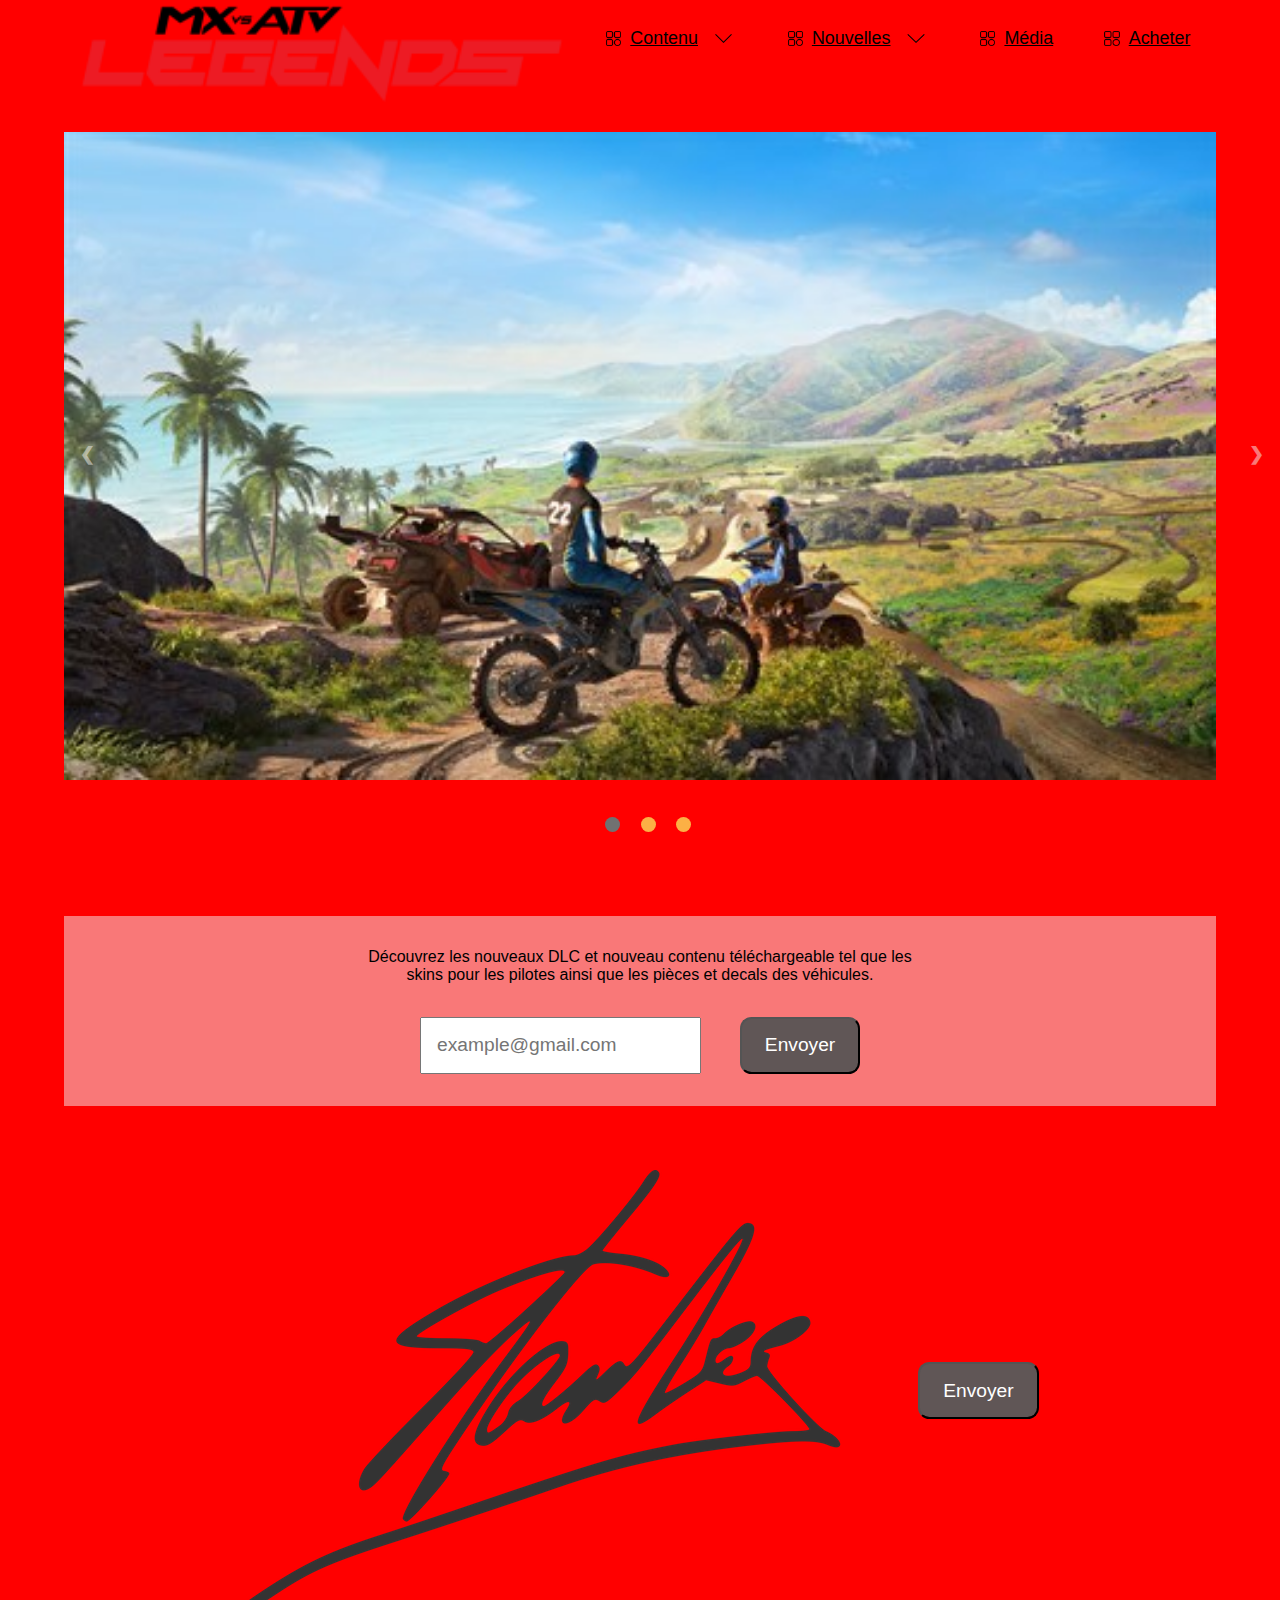
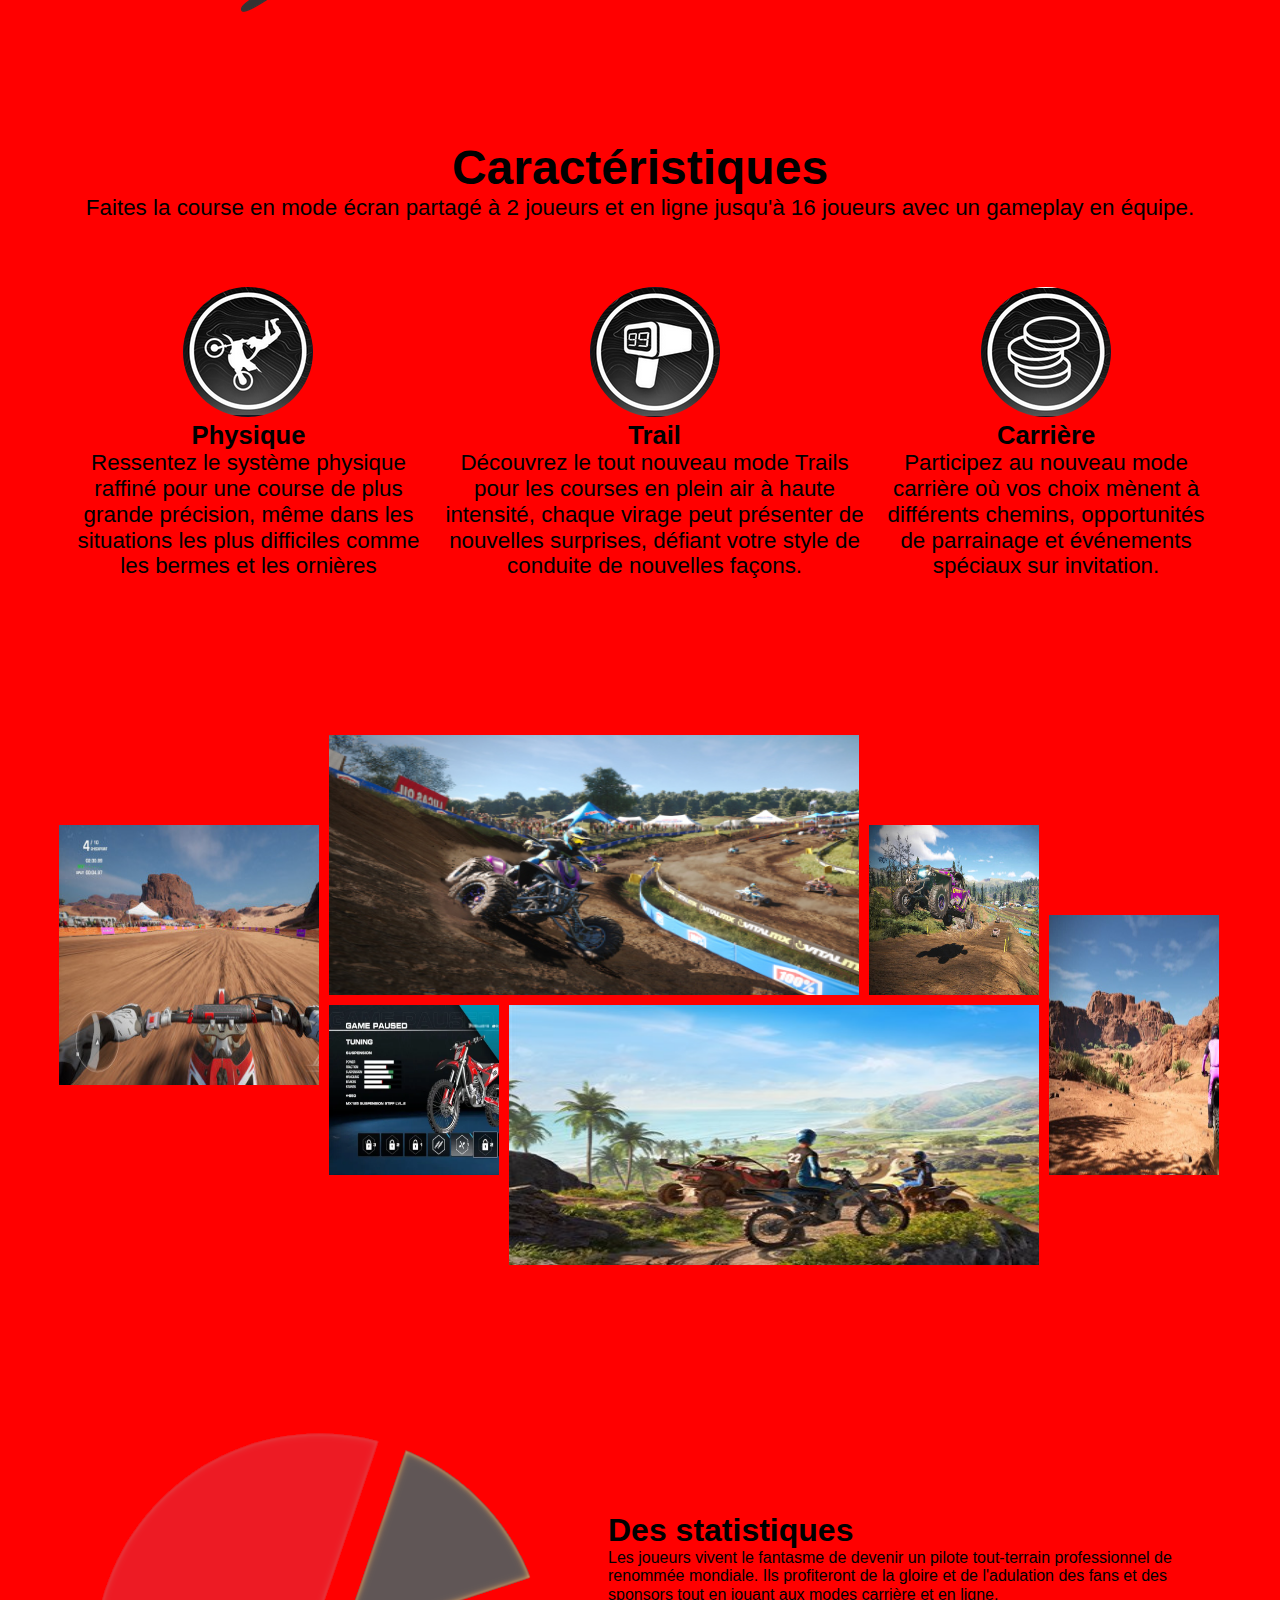
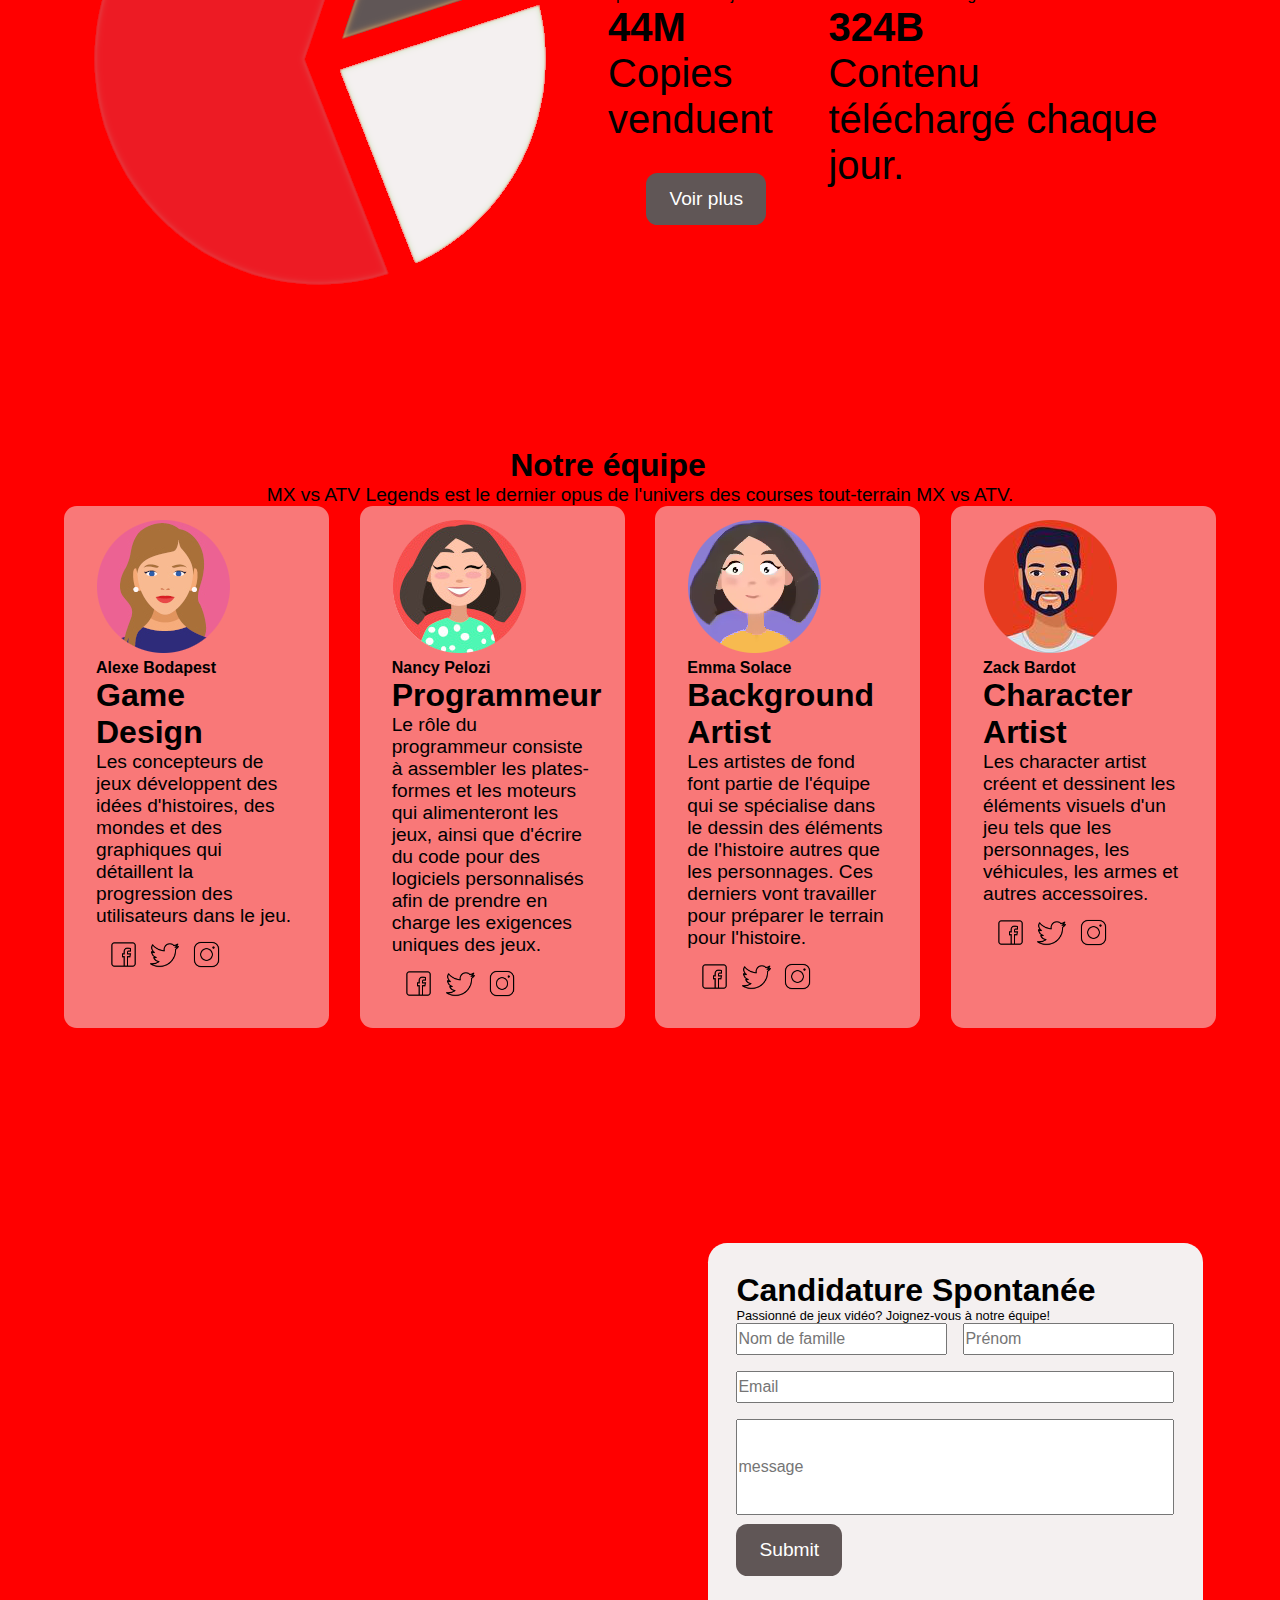
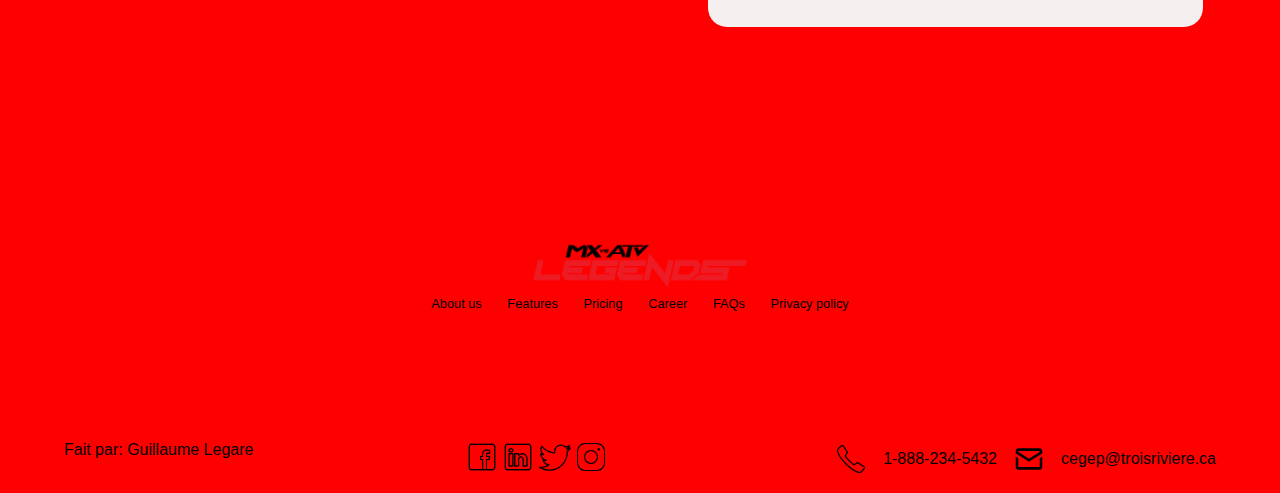
==== index.html @ 7fff3a67 "responsive" ====
<!DOCTYPE html>
<html lang="fr">
<head>
  <meta charset="UTF-8">
  <meta http-equiv="X-UA-Compatible" content="IE=edge">
  <meta name="viewport" content="width=device-width, initial-scale=1.0, shrink-to-fit=no">
  <link rel="stylesheet" href="./style/css/style.css">
  <link rel="stylesheet" href="./style/css/normalize.css">
  <link rel="preconnect" href="https://fonts.googleapis.com">
  <link rel="preconnect" href="https://fonts.gstatic.com" crossorigin>
  <link href="https://fonts.googleapis.com/css2?family=Kumbh+Sans:wght@400;700&display=swap" rel="stylesheet">
  <script src="script.js" defer></script>
  <title>TP1</title>
</head>

<body>
  <div class="container">
    <header class="menu">
      <img class="logo" src="./img/mx-logo.png" alt="Logo">
      <nav class="menu__navbar">
        <ol>
          <li>
            <img class="menu__icon" src="./img/menu.png" alt="menu">
            <a href="index.html">Contenu</a>
            <img class="arrow" src="./img/arrow.png" alt="arrow down">
          </li>
          <li>
            <img class="menu__icon" src="./img/menu.png" alt="menu">
            <a href="index.html">Nouvelles</a>
            <img class="arrow" src="./img/arrow.png" alt="arrow down">
          </li>
          <li>
            <img class="menu__icon" src="./img/menu.png" alt="menu">
            <a href="index.html">Média</a>
          </li>
          <li>
            <img class="menu__icon" src="./img/menu.png" alt="menu">
            <a href="index.html">Acheter</a>
          </li>
        </ol>
      </nav>
      <svg class="menu__hamburger" xmlns="http://www.w3.org/2000/svg" height="1em" viewBox="0 0 448 512"><path d="M0 96C0 78.3 14.3 64 32 64H416c17.7 0 32 14.3 32 32s-14.3 32-32 32H32C14.3 128 0 113.7 0 96zM0 256c0-17.7 14.3-32 32-32H416c17.7 0 32 14.3 32 32s-14.3 32-32 32H32c-17.7 0-32-14.3-32-32zM448 416c0 17.7-14.3 32-32 32H32c-17.7 0-32-14.3-32-32s14.3-32 32-32H416c17.7 0 32 14.3 32 32z"/></svg>
    </header>

    <main>
      <div class="carousel">
        <div class="mySlides fade">
          <img src="./img/img1.jpg" style="width:100%" alt="Motorcycle">
        </div>
  
        <div class="mySlides fade">
          <img src="./img/img2.jpg" style="width:100%" alt="Motorcycle">
        </div>
  
        <div class="mySlides fade">
          <img src="./img/img3.jpg" style="width:100%" alt="Motorcycle">
        </div>
      </div>  

      

      <!-- Next and previous buttons -->
      <a class="prev" onclick="plusSlides(-1)">&#10094;</a>
      <a class="next" onclick="plusSlides(1)">&#10095;</a>

      <!-- The dots/circles -->
      <div style="text-align:center">
        <span class="dot" onclick="currentSlide(1)"></span>
        <span class="dot" onclick="currentSlide(2)"></span>
        <span class="dot" onclick="currentSlide(3)"></span>
      </div>

      <div class="commentaires">
        <p>
          Découvrez les nouveaux DLC et nouveau contenu téléchargeable tel que les skins pour les pilotes ainsi que les pièces et decals des véhicules. 
        </p>
        <form class="commentaires__form" action="confirmation.html">
          <input class="textInput" type="text" name="email" id="email" placeholder="example@gmail.com">
          <input class="bouton commentaires__btn" type="submit" value="Envoyer">
        </form>
      </div>
      
      <div class="signature">
        <img src="./img/autograph.png" alt="autograph">
        <form class='signature__form' action="confirmation.html">
          <input class="bouton signature__btn" type="submit" value="Envoyer">
        </form>
      </div>

      <div class="sectionFlexbox">
        <h2>Caractéristiques</h2>
        <p>Faites la course en mode écran partagé à 2 joueurs et en ligne jusqu'à 16 joueurs avec un gameplay en équipe.
        </p>
        <div class="flexbox">
          <div class="card">
            <img class="card__icon" src="./img/icon1.png" alt="icon">
            <h3>Physique</h3>
            <p>
              Ressentez le système physique raffiné pour une course de plus grande précision, même dans les situations les plus difficiles comme les bermes et les ornières
            </p>
          </div>
          <div class="card">
            <img class="card__icon" src="./img/icon2.png" alt="icon">
            <h3>Trail</h3>
            <p>
              Découvrez le tout nouveau mode Trails pour les courses en plein air à haute intensité, chaque virage peut présenter de nouvelles surprises, défiant votre style de conduite de nouvelles façons.
            </p>
          </div>
          <div class="card">
            <img class="card__icon" src="./img/icon3.png" alt="icon">
            <h3>Carrière</h3>
            <p>
              Participez au nouveau mode carrière où vos choix mènent à différents chemins, opportunités de parrainage et événements spéciaux sur invitation.
            </p>
          </div>
        </div>
        
      </div>

      <div class="grid-container">
        <div class="grid-item grid-item-1"><img src="./img/img5.jpg" alt="Motorcycle"></div>
        <div class="grid-item grid-item-2"><img src="./img/img2.jpg" alt="Motorcycle"></div>          
        <div class="grid-item grid-item-3"><img src="./img/img6.png" alt="Motorcycle"></div>  
        <div class="grid-item grid-item-4"><img src="./img/img1.jpg" alt="Motorcycle"></div>
        <div class="grid-item grid-item-5"><img src="./img/img3.jpg" alt="Motorcycle"></div>
        <div class="grid-item grid-item-6"><img src="./img/img4.jpg" alt="Motorcycle"></div>
      </div>

      <div class="stats-section">
        <div class="pie">
          <img src="./img/tp-pie-chart.png" alt="Pie Chart">
        </div>
        <div class="right">
          <h3>Des statistiques</h3>
          <p>
            Les joueurs vivent le fantasme de devenir un pilote tout-terrain professionnel de renommée mondiale. Ils profiteront de la gloire et de l'adulation des fans et des sponsors tout en jouant aux modes carrière et en ligne.
          </p>
          <div class="stats">
            <div class="stats__num">
              <h4>44M</h4>
              <p>Copies venduent</p>
            </div>
            <div class="stats__num">
              <h4>324B</h4>
              <p>Contenu téléchargé chaque jour.</p>
            </div>
          </div>
            <a href="index.html" class="bouton stats__bouton">Voir plus</a>
        </div>
      </div>
      
      <div class="team-section">
        <h5>Notre équipe</h5>
        <p>
          MX vs ATV Legends est le dernier opus de l'univers des courses tout-terrain MX vs ATV.
        </p>
        <div class="team">
          <div class="team__card">
            <div class="card--small">
              <img class="card__avatar" src="./img/avatar1.png" alt="avatar">
              <div class="card__header">
                <h4>Alexe Bodapest</h4>
                <h5>Game Design</h5>
              </div>
            </div>
            <p>
              Les concepteurs de jeux développent des idées d'histoires, des mondes et des graphiques qui détaillent la progression des utilisateurs dans le jeu.
            </p>
            <div class="card__icons">
              <a href="https://www.facebook.com"><img class="icon" src="./img/facebook.png" alt="facebook icon"></a>
              <a href="https://www.twitter.com"><img class="icon" src="./img/twitter.png" alt="twitter icon"></a>
              <a href="https://www.instagram.com"><img class="icon" src="./img/instagram.png" alt="instagram icon"></a>
            </div>
          </div>
          <div class="team__card">
            <div class="card--small">
              <img class="card__avatar" src="./img/avatar2.png" alt="avatar">
              <div class="card__header">
                <h4>Nancy Pelozi</h4>
                <h5>Programmeur</h5>
              </div>
            </div>
            <p>
              Le rôle du programmeur consiste à assembler les plates-formes et les moteurs qui alimenteront les jeux, ainsi que d'écrire du code pour des logiciels personnalisés afin de prendre en charge les exigences uniques des jeux.
            </p>
            <div class="card__icons">
              <a href="https://www.facebook.com"><img class="icon" src="./img/facebook.png" alt="facebook icon"></a>
              <a href="https://www.twitter.com"><img class="icon" src="./img/twitter.png" alt="twitter icon"></a>
              <a href="https://www.instagram.com"><img class="icon" src="./img/instagram.png" alt="instagram icon"></a>
            </div>
          </div>
          <div class="team__card">
            <div class="card--small">
              <img class="card__avatar" src="./img/avatar3.png" alt="avatar">
              <div class="card__header"> 
                <h4>Emma Solace</h4>
                <h5>Background Artist</h5>
              </div>
            </div>
            <p>
              Les artistes de fond font partie de l'équipe qui se spécialise dans le dessin des éléments de l'histoire autres que les personnages. Ces derniers vont travailler pour préparer le terrain pour l'histoire.
            </p>
            <div class="card__icons">
              <a href="https://www.facebook.com"><img class="icon" src="./img/facebook.png" alt="facebook icon"></a>
              <a href="https://www.twitter.com"><img class="icon" src="./img/twitter.png" alt="twitter icon"></a>
              <a href="https://www.instagram.com"><img class="icon" src="./img/instagram.png" alt="instagram icon"></a>
            </div>
          </div>
          <div class="team__card">
            <div class="card--small">
              <img class="card__avatar" src="./img/avatar4.png" alt="avatar">
              <div class="card__header">
                <h4>Zack Bardot</h4>
                <h5>Character Artist</h5>
              </div>
            </div>
            <p>
              Les character artist créent et dessinent les éléments visuels d'un jeu tels que les personnages, les véhicules, les armes et autres accessoires.
            </p>
            <div class="card__icons">
              <a href="https://www.facebook.com"><img class="icon" src="./img/facebook.png" alt="facebook icon"></a>
              <a href="https://www.twitter.com"><img class="icon" src="./img/twitter.png" alt="twitter icon"></a>
              <a href="https://www.instagram.com"><img class="icon" src="./img/instagram.png" alt="instagram icon"></a>
            </div>
          </div>
        </div>
      </div>

      <div class="map">
        <iframe src="https://www.google.com/maps/embed?pb=!1m18!1m12!1m3!1d348934.58105959295!2d-73.54642529199155!3d46.90170722741776!2m3!1f0!2f0!3f0!3m2!1i1024!2i768!4f13.1!3m3!1m2!1s0x4cc42d22e3ef7e4f%3A0xd1f9b3092e6c7df6!2sRivi%C3%A8re%20Matawin!5e0!3m2!1sfr!2sca!4v1685286962474!5m2!1sfr!2sca" width="600" height="450" style="border:0;" allowfullscreen="" loading="lazy" referrerpolicy="no-referrer-when-downgrade"></iframe>
        <div class="map__form">
          <form>
            <h6>Candidature Spontanée</h6>
            <p>Passionné de jeux vidéo? Joignez-vous à notre équipe!</p>
            <div class="name">
              <input class="midWidth margin--right" type="text" id="fname" name="fname" placeholder="Nom de famille">
              <input class="midWidth" type="text" id="lname" name="lname" placeholder="Prénom">
            </div>
            <input class="margin--top" type="text" id="email" name="email" placeholder="Email">
            <input class="message margin--top" type="text" id="message" name="message" placeholder="message">
          </form> 
          <div class="form__btn">
            <a href="index.html" class="bouton">Submit</a>
          </div>
        </div>
      </div>
  

      <div class="bottomMenu">
          <img class="logo logo_footer" src="./img/MX-vs-ATV-Legends-Logo.webp" alt="logo">
        <nav >
          <ol class="bottomMenu__nav">
            <li><a class="bottomMenu__link" href="index.html">About us</a></li>
            <li><a class="bottomMenu__link" href="index.html">Features</a></li>
            <li><a class="bottomMenu__link" href="index.html">Pricing</a></li>
            <li><a class="bottomMenu__link" href="index.html">Career</a></li>
            <li><a class="bottomMenu__link" href="index.html">FAQs</a></li>
            <li><a class="bottomMenu__link" href="index.html">Privacy policy</a></li>
          </ol>
        </nav>
      </div>
    </main>

    <footer class="footer">
      <div class="left"><p>Fait par: Guillaume Legare</p></div>
      <div class="center">
        <div>
          <a href="https://www.facebook.com"><img class="icons" src="./img/facebook.png" alt="facebook icon"></a>
          <a href="https://www.linkein.com"><img class="icons" src="./img/linkedIn.png" alt="linkedIn icon"></a>
          <a href="https://www.twitter.com"><img class="icons" src="./img/twitter.png" alt="twitter icon"></a>
          <a href="https://www.instagram.com/"><img class="icons" src="./img/instagram.png" alt="instagram icon"></a>
        </div>
      </div>
      <div class="footer--right">
        <img class="icons" src="./img/phone.png" alt="phone">
        <a href="tel:1-888-234-5432">1-888-234-5432</a>
        <img class="icons" src="./img/mail.png" alt="email">
        <a href="mailto: cegep@troisriviere.ca">cegep@troisriviere.ca</a>
      </div>
    </footer>
    
  </div>
</body>
</html>
---- style/css/style.css ----
* {
  box-sizing: border-box;
  margin: 0;
  padding: 0;
}

.container {
  width: 90%;
  max-width: 1200px;
  margin: 0 auto;
}

.menu {
  display: flex;
  justify-content: space-between;
  font-size: 0.8em;
  margin-bottom: 2em;
}
.menu .logo {
  width: 80%;
}
.menu .menu__navbar ol {
  display: flex;
  text-decoration: none;
}
.menu .menu__navbar ol li {
  text-decoration: none;
  padding: 2em;
  display: flex;
  align-items: center;
  justify-content: space-between;
  list-style-type: none;
}
.menu .menu__navbar ol li .menu__icon {
  width: 1.2em;
}
.menu .menu__navbar a {
  color: #000000;
  font-size: 1.4em;
  margin-left: 0.5em;
}
.menu .menu__navbar .arrow {
  width: 2em;
  margin-left: 1em;
}
.menu .menu__hamburger {
  display: none;
}

/* Hide the images by default */
.mySlides {
  display: none;
}

/* Next & previous buttons */
.prev, .next {
  cursor: pointer;
  position: absolute;
  top: 50%;
  width: auto;
  margin-top: -22px;
  padding: 16px;
  color: rgba(244, 240, 240, 0.5);
  font-weight: bold;
  font-size: 18px;
  transition: 0.6s ease;
  border-radius: 0 3px 3px 0;
  -webkit-user-select: none;
     -moz-user-select: none;
      -ms-user-select: none;
          user-select: none;
}

/* Position the "next button" to the right */
.next {
  right: 0;
  border-radius: 3px 0 0 3px;
}

/* On hover, add a black background color with a little bit see-through */
.prev:hover, .next:hover {
  background-color: #605656;
}

/* The dots/bullets/indicators */
.dot {
  cursor: pointer;
  height: 15px;
  width: 15px;
  margin: 2em 0 1em 1em;
  background-color: rgb(252, 176, 69);
  border-radius: 50%;
  display: inline-block;
  transition: background-color 0.6s ease;
}

.active, .dot:hover {
  background-color: #717171;
}

/* Fading animation */
.fade {
  -webkit-animation-name: fade;
          animation-name: fade;
  -webkit-animation-duration: 1.5s;
          animation-duration: 1.5s;
}

@-webkit-keyframes fade {
  from {
    opacity: 0.4;
  }
  to {
    opacity: 1;
  }
}

@keyframes fade {
  from {
    opacity: 0.4;
  }
  to {
    opacity: 1;
  }
}
.commentaires {
  background-color: rgba(244, 240, 240, 0.5);
  margin-top: 4em;
  margin-bottom: 4em;
  padding: 2em;
}
.commentaires p {
  margin-left: auto;
  margin-right: auto;
  margin-bottom: 2em;
  width: 50%;
  text-align: center;
}
.commentaires form {
  display: flex;
  justify-content: center;
}

.textInput {
  padding: 0.8em;
  font-size: 1.2em;
}

.bouton {
  background-color: #605656;
  padding: 0.8em 1.2em 0.8em 1.2em;
  border-radius: 0.6em;
  margin-left: 2em;
  font-size: 1.2em;
  color: white;
}

.signature {
  display: flex;
  justify-content: center;
  align-items: center;
}
.signature .bouton {
  margin-left: 4em;
}

.sectionFlexbox {
  text-align: center;
  margin-top: 8em;
}
.sectionFlexbox h2 {
  font-size: 3em;
}
.sectionFlexbox h3 {
  font-size: 1.6em;
}
.sectionFlexbox p {
  font-size: 1.4em;
  margin-bottom: 2.8em;
}
.sectionFlexbox .flexbox {
  display: flex;
}
.sectionFlexbox .flexbox .card {
  margin: 0.2em;
}
.sectionFlexbox .flexbox .card img {
  border-radius: 100%;
}

.grid-container {
  display: grid;
  justify-content: center;
  grid-template-rows: repeat(8, 80px);
  grid-template-columns: repeat(14, 80px);
  grid-gap: 10px;
  margin-left: 5.5em;
}
.grid-container .grid-item {
  overflow: hidden;
  background-color: #717171;
  color: #ed1b24;
}
.grid-container .grid-item img {
  width: 125%;
  height: 100%;
}
.grid-container .grid-item-1 {
  grid-row: 3/6;
  grid-column: 1/4;
}
.grid-container .grid-item-2 {
  grid-row: 2/5;
  grid-column: 4/10;
}
.grid-container .grid-item-3 {
  grid-row: 5/7;
  grid-column: 4/6;
}
.grid-container .grid-item-4 {
  grid-row: 5/8;
  grid-column: 6/12;
}
.grid-container .grid-item-5 {
  grid-row: 3/5;
  grid-column: 10/12;
}
.grid-container .grid-item-6 {
  grid-row: 4/7;
  grid-column: 12/14;
}

.stats-section {
  display: flex;
  align-items: center;
  margin-top: 3em;
  margin-bottom: 3em;
}
.stats-section h3 {
  font-size: 2em;
}
.stats-section .right {
  margin-left: 2em;
}
.stats-section .stats {
  display: flex;
}
.stats-section .stats__num {
  font-size: 2.5em;
  margin-right: 1em;
}
.stats-section .stats-bouton {
  margin-top: 4em;
}
.stats-section .bouton {
  text-decoration: none;
}

.team-section {
  text-align: center;
  margin-top: 8em;
  margin-bottom: 4em;
}
.team-section h5 {
  font-size: 2em;
  margin: 0;
  padding-right: 2em;
  margin-bottom: 0;
}
.team-section p {
  font-size: 1.2em;
}
.team-section .team {
  display: flex;
  justify-content: space-between;
  text-align: start;
}
.team-section .team .icon {
  width: 1.8em;
  margin-right: 0.8em;
}
.team-section .team .team__card {
  flex-direction: column;
  background-color: rgba(244, 240, 240, 0.5);
  width: 23%;
  padding: 0.8em 2em 0.8em 2em;
  border-radius: 0.8em;
}
.team-section .team .team__card .card__icons {
  display: flex;
  align-items: flex-end;
  margin: 0.8em;
}

.map {
  width: 100%;
  display: flex;
  justify-content: flex-end;
  align-items: center;
  margin: 8em 0 8em 0;
}
.map iframe {
  width: 100%;
  height: 62vh;
  position: relative;
}
.map .map__form {
  background-color: rgb(244, 240, 240);
  position: absolute;
  height: 24em;
  border-radius: 1.2em;
  padding: 1.8em;
  margin-right: 0.8em;
}
.map .map__form .margin--right {
  margin-right: 1em;
}
.map .map__form .margin--top {
  margin-top: 1em;
}
.map .map__form h6 {
  font-size: 2em;
  margin-top: 0;
  margin-bottom: 0;
}
.map .map__form p {
  font-size: 0.8em;
}
.map .map__form .name {
  display: flex;
}
.map .map__form input {
  width: 100%;
  height: 2em;
}
.map .map__form .midWidth {
  width: 50%;
}
.map .map__form .message {
  height: 6em;
}
.map .map__form .boutonMargin {
  margin-top: 2em;
}
.map .map__form .form__btn {
  margin-top: 1.5em;
}
.map .map__form .form__btn .bouton {
  margin-left: 0;
  text-decoration: none;
}

.bottomMenu {
  text-align: center;
  margin-top: 4em;
  margin-bottom: 8em;
}
.bottomMenu img {
  width: 20%;
}
.bottomMenu .bottomMenu__link {
  font-size: 0.8em;
}
.bottomMenu .bottomMenu__nav {
  display: flex;
  justify-content: center;
}
.bottomMenu li {
  list-style-type: none;
}
.bottomMenu a {
  text-decoration: none;
  color: #000000;
  margin: 1em;
  font-size: 1.5em;
}

.footer {
  display: flex;
  justify-content: space-between;
  margin-top: 4em;
  margin-bottom: 1em;
}
.footer .icons {
  width: 2em;
  height: 2em;
}
.footer .center {
  display: flex;
  align-items: center;
}
.footer .footer--right {
  display: flex;
  align-items: center;
}
.footer .footer--right img {
  margin-left: 1em;
}
.footer .footer--right a {
  margin-left: 1em;
  text-decoration: none;
  color: #000000;
}

@media screen and (min-width: 1080px) {
  body {
    background-color: red;
  }
}
@media screen and (min-width: 960px) and (max-width: 1080px) {
  body {
    background-color: green;
  }
  body .grid-container {
    display: flex;
    flex-direction: column;
    margin-left: 0;
  }
  body .grid-container .grid-item {
    margin-top: 2em;
  }
  body .team-section {
    display: flex;
    flex-direction: column;
  }
  body .team-section h5 {
    font-size: 4em;
    padding-right: 0;
  }
  body .stats-section {
    display: flex;
    flex-direction: column;
    text-align: center;
  }
  body .stats-section .pie {
    order: 1;
  }
  body .stats-section .right {
    margin-left: 0;
  }
  body .stats-section h3 {
    font-size: 3em;
    margin-bottom: 1em;
  }
  body .stats-section p {
    font-size: larger;
    padding-left: 2em;
    padding-right: 2em;
  }
  body .stats-section .stats {
    margin-top: 2em;
    margin-left: 2em;
  }
  body .team {
    display: flex;
    flex-direction: column;
    width: 100%;
  }
  body .team .team__card {
    width: 90% !important;
    margin: 2em;
    display: flex;
  }
  body .team .team__card .card__header {
    margin-left: 2em;
  }
  body .team .team__card .card__avatar {
    width: 25%;
  }
  body .team .team__card .card--small {
    display: flex;
    align-items: center;
  }
  body .team .team__card p {
    margin-top: 2em;
  }
  body .team .team__card .card__icons {
    flex-direction: row-reverse;
  }
}
@media screen and (min-width: 570px) and (max-width: 960px) {
  body {
    background-color: purple;
  }
  body .container {
    width: 100%;
    max-width: 1200px;
    margin: 0 auto;
  }
  body .menu .menu__navbar {
    display: none;
  }
  body .menu .menu__hamburger {
    display: block;
    font-size: 6em;
    margin-top: 0.4em;
    margin-right: 0.5em;
  }
  body .commentaires {
    height: 25em;
    display: flex;
    flex-direction: column;
    align-content: space-around;
    font-size: 2em;
  }
  body .commentaires p {
    margin: 0;
    width: 100%;
    padding-bottom: 4em;
    line-height: 1.4em;
  }
  body .commentaires .commentaires__form {
    display: flex;
    flex-direction: column;
    font-size: large;
  }
  body .commentaires .commentaires__form .commentaires__btn {
    width: 90%;
    margin: auto;
    margin-top: 6em;
  }
  body .signature {
    display: flex;
    flex-direction: column;
    margin-bottom: 12em;
  }
  body .signature img {
    width: 100%;
    padding: 2em;
  }
  body .signature .signature__form {
    width: 100%;
  }
  body .signature .signature__btn {
    margin-left: 2em;
    width: 90%;
  }
  body .sectionFlexbox h2 {
    font-size: 5em;
    margin-bottom: 1em;
  }
  body .sectionFlexbox p {
    padding: 2em;
  }
  body .sectionFlexbox .flexbox {
    display: flex;
    flex-direction: column;
  }
  body .sectionFlexbox .flexbox .card__icon {
    width: 20em;
    margin-bottom: 2em;
  }
  body .sectionFlexbox .flexbox h3 {
    font-size: 3em;
  }
  body .sectionFlexbox .flexbox P {
    font-size: 2em;
  }
  body .grid-container {
    display: flex;
    flex-direction: column;
    margin-left: 0;
    padding: 2em;
  }
  body .grid-container .grid-item {
    margin-top: 2em;
  }
  body .stats-section {
    display: flex;
    flex-direction: column;
    text-align: center;
  }
  body .stats-section .pie {
    order: 1;
  }
  body .stats-section .right {
    margin-left: 0;
  }
  body .stats-section h3 {
    font-size: 3em;
    margin-bottom: 1em;
  }
  body .stats-section p {
    font-size: larger;
    padding-left: 2em;
    padding-right: 2em;
  }
  body .stats-section .stats {
    margin-top: 2em;
    margin-left: 2em;
  }
  body .team-section {
    display: flex;
    flex-direction: column;
  }
  body .team-section h5 {
    font-size: 4em;
    padding-right: 0;
  }
  body .team {
    display: flex;
    flex-direction: column;
    width: 100%;
  }
  body .team .team__card {
    width: 90% !important;
    margin: 2em;
    display: flex;
  }
  body .team .team__card .card__header {
    margin-left: 2em;
  }
  body .team .team__card .card__avatar {
    width: 25%;
  }
  body .team .team__card .card--small {
    display: flex;
    align-items: center;
  }
  body .team .team__card p {
    margin-top: 2em;
  }
  body .team .team__card .card__icons {
    flex-direction: row-reverse;
  }
  body .map__form .name {
    flex-direction: column;
  }
  body .map__form .name .midWidth {
    width: 100%;
    margin-top: 1em;
  }
  body .bottomMenu {
    font-size: 2em;
    display: flex;
    justify-content: space-around;
  }
  body .bottomMenu .logo {
    width: 25%;
  }
  body .bottomMenu .bottomMenu__nav {
    flex-direction: column;
  }
}
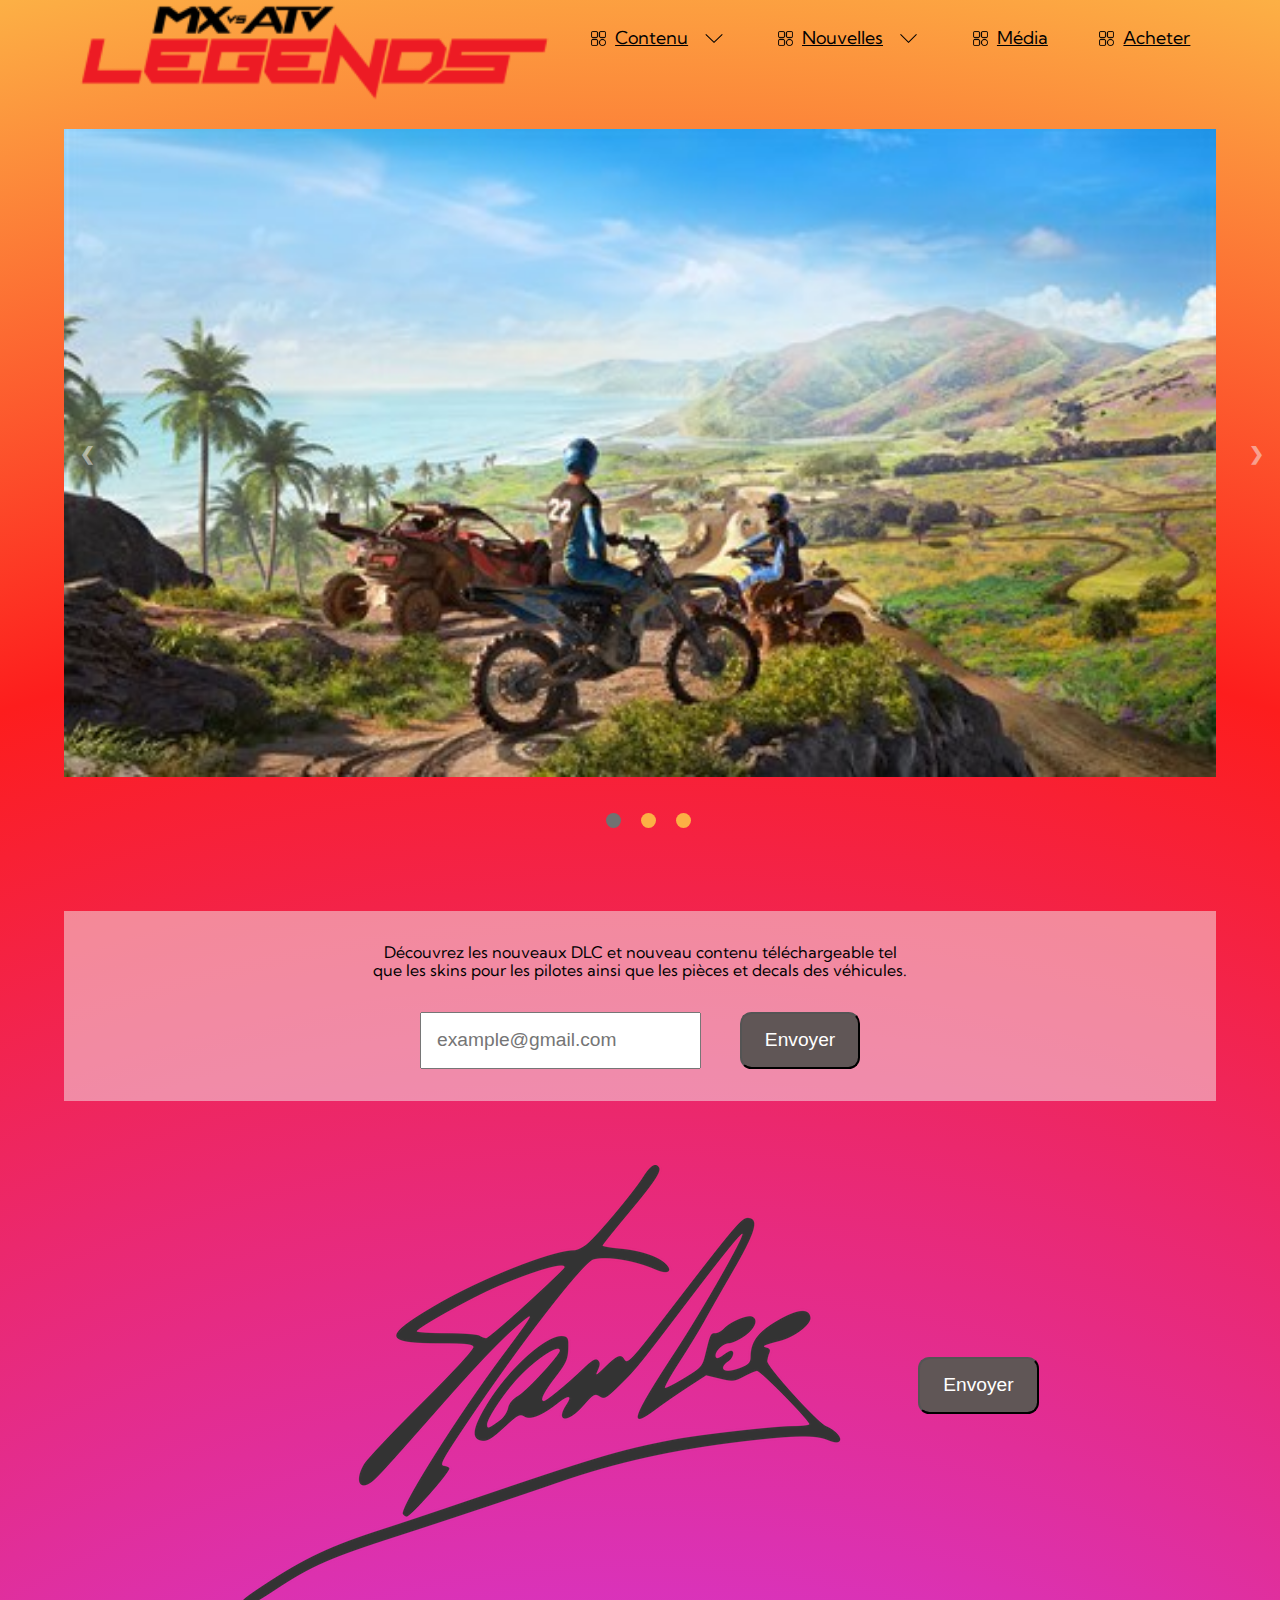
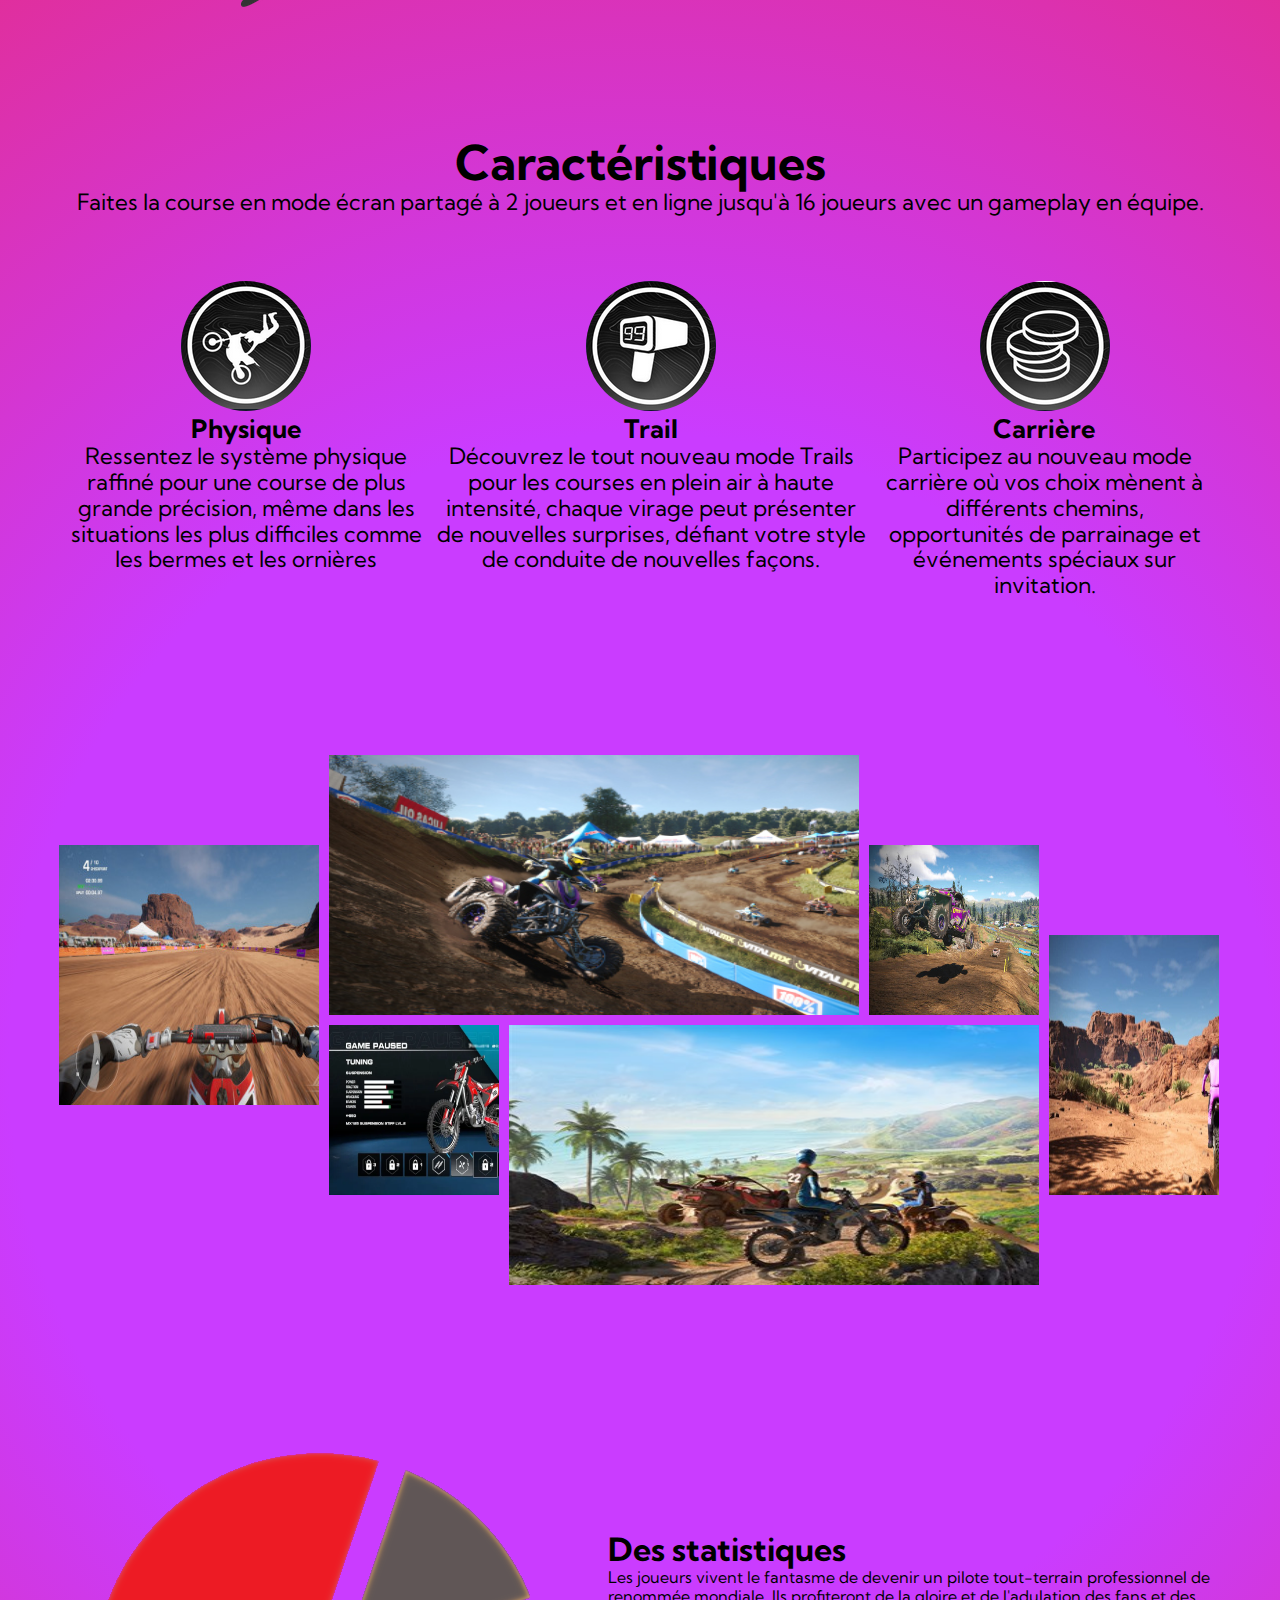
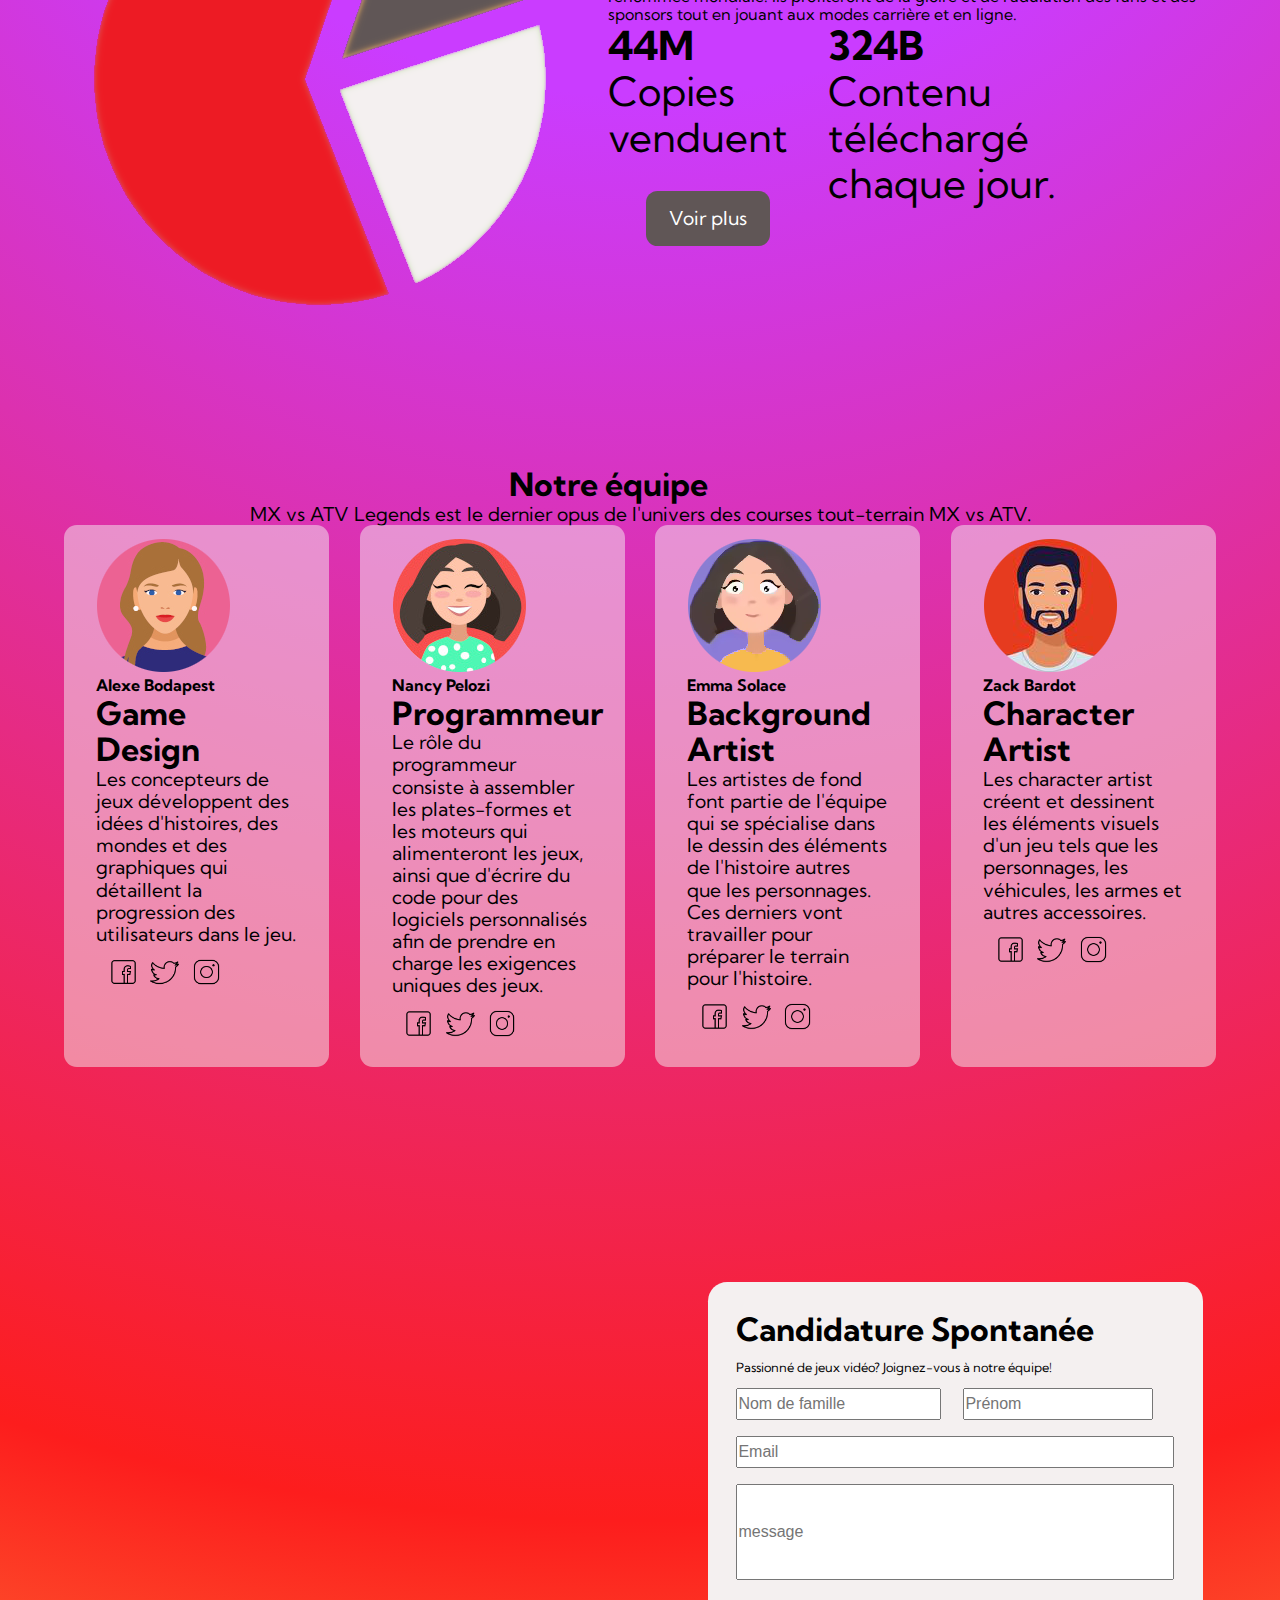
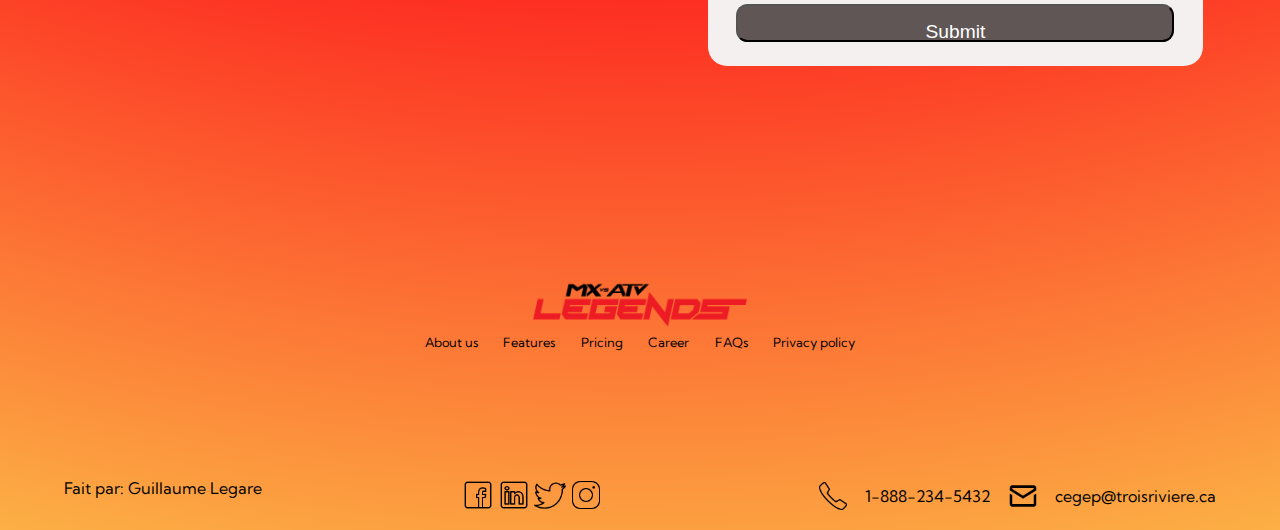
==== commit 7cb8c874: "js attempt" ====
--- a/index.html
+++ b/index.html
@@ -229,19 +229,31 @@
       <div class="map">
         <iframe src="https://www.google.com/maps/embed?pb=!1m18!1m12!1m3!1d348934.58105959295!2d-73.54642529199155!3d46.90170722741776!2m3!1f0!2f0!3f0!3m2!1i1024!2i768!4f13.1!3m3!1m2!1s0x4cc42d22e3ef7e4f%3A0xd1f9b3092e6c7df6!2sRivi%C3%A8re%20Matawin!5e0!3m2!1sfr!2sca!4v1685286962474!5m2!1sfr!2sca" width="600" height="450" style="border:0;" allowfullscreen="" loading="lazy" referrerpolicy="no-referrer-when-downgrade"></iframe>
         <div class="map__form">
-          <form>
+          <form id="job" action="confirmation.html" onsubmit="return validateForm()">
             <h6>Candidature Spontanée</h6>
             <p>Passionné de jeux vidéo? Joignez-vous à notre équipe!</p>
             <div class="name">
-              <input class="midWidth margin--right" type="text" id="fname" name="fname" placeholder="Nom de famille">
-              <input class="midWidth" type="text" id="lname" name="lname" placeholder="Prénom">
-            </div>
-            <input class="margin--top" type="text" id="email" name="email" placeholder="Email">
-            <input class="message margin--top" type="text" id="message" name="message" placeholder="message">
+              <div class="input-control">
+                <label for="nom"></label>
+                <input class="midWidth margin--right" type="text" id="lname" name="nom" placeholder="Nom de famille">
+              </div>
+              <div class="input-control">
+                <label for="prenom"></label>
+                <input class="midWidth" type="text" id="fname" name="prenom" placeholder="Prénom">
+              </div>
+            </div>
+            <div class="input-control">
+              <label for="email"></label>
+              <input class="margin--top" type="text" id="email" name="email" placeholder="Email">
+            </div>
+            <div class="input-control">
+              <label for="message"></label>
+              <input class="message margin--top" type="text" id="message" name="message" placeholder="message">
+            </div>
+            <div class="form__btn">
+              <input class="bouton" type="submit" value="Submit">
+            </div>
           </form> 
-          <div class="form__btn">
-            <a href="index.html" class="bouton">Submit</a>
-          </div>
         </div>
       </div>
   
--- a/style/css/style.css
+++ b/style/css/style.css
@@ -1,7 +1,22 @@
+.bouton, .signature .signature__btn {
+  background-color: #605656;
+  padding: 0.8em 1.2em 0.8em 1.2em;
+  border-radius: 0.6em;
+  margin-left: 2em;
+  font-size: 1.2em;
+  color: white;
+}
+
 * {
   box-sizing: border-box;
   margin: 0;
   padding: 0;
+}
+
+body {
+  background: rgb(202, 60, 255);
+  background: radial-gradient(circle, rgb(202, 60, 255) 23%, rgb(253, 29, 29) 75%, rgb(252, 176, 69) 100%);
+  font-family: "Kumbh Sans", sans-serif;
 }
 
 .container {
@@ -146,21 +161,12 @@
   font-size: 1.2em;
 }
 
-.bouton {
-  background-color: #605656;
-  padding: 0.8em 1.2em 0.8em 1.2em;
-  border-radius: 0.6em;
-  margin-left: 2em;
-  font-size: 1.2em;
-  color: white;
-}
-
 .signature {
   display: flex;
   justify-content: center;
   align-items: center;
 }
-.signature .bouton {
+.signature .signature__btn {
   margin-left: 4em;
 }
 
@@ -252,7 +258,7 @@
 .stats-section .stats-bouton {
   margin-top: 4em;
 }
-.stats-section .bouton {
+.stats-section .bouton, .stats-section .signature .signature__btn, .signature .stats-section .signature__btn {
   text-decoration: none;
 }
 
@@ -325,6 +331,8 @@
 }
 .map .map__form p {
   font-size: 0.8em;
+  margin-top: 1em;
+  margin-bottom: 1em;
 }
 .map .map__form .name {
   display: flex;
@@ -332,9 +340,21 @@
 .map .map__form input {
   width: 100%;
   height: 2em;
+  outline: 0;
+}
+.map .map__form .input-control.success {
+  border-color: #09c372;
+}
+.map .map__form .input-control.error {
+  border-color: #09c372;
+}
+.map .map__form .input-control .errorMessage {
+  color: #ff3860;
+  font-size: 9px;
+  height: 13px;
 }
 .map .map__form .midWidth {
-  width: 50%;
+  width: 90%;
 }
 .map .map__form .message {
   height: 6em;
@@ -345,7 +365,7 @@
 .map .map__form .form__btn {
   margin-top: 1.5em;
 }
-.map .map__form .form__btn .bouton {
+.map .map__form .form__btn .bouton, .map .map__form .form__btn .signature .signature__btn, .signature .map .map__form .form__btn .signature__btn {
   margin-left: 0;
   text-decoration: none;
 }
@@ -402,15 +422,7 @@
   color: #000000;
 }
 
-@media screen and (min-width: 1080px) {
-  body {
-    background-color: red;
-  }
-}
 @media screen and (min-width: 960px) and (max-width: 1080px) {
-  body {
-    background-color: green;
-  }
   body .grid-container {
     display: flex;
     flex-direction: column;
@@ -478,10 +490,7 @@
     flex-direction: row-reverse;
   }
 }
-@media screen and (min-width: 570px) and (max-width: 960px) {
-  body {
-    background-color: purple;
-  }
+@media screen and (min-width: 500px) and (max-width: 960px) {
   body .container {
     width: 100%;
     max-width: 1200px;
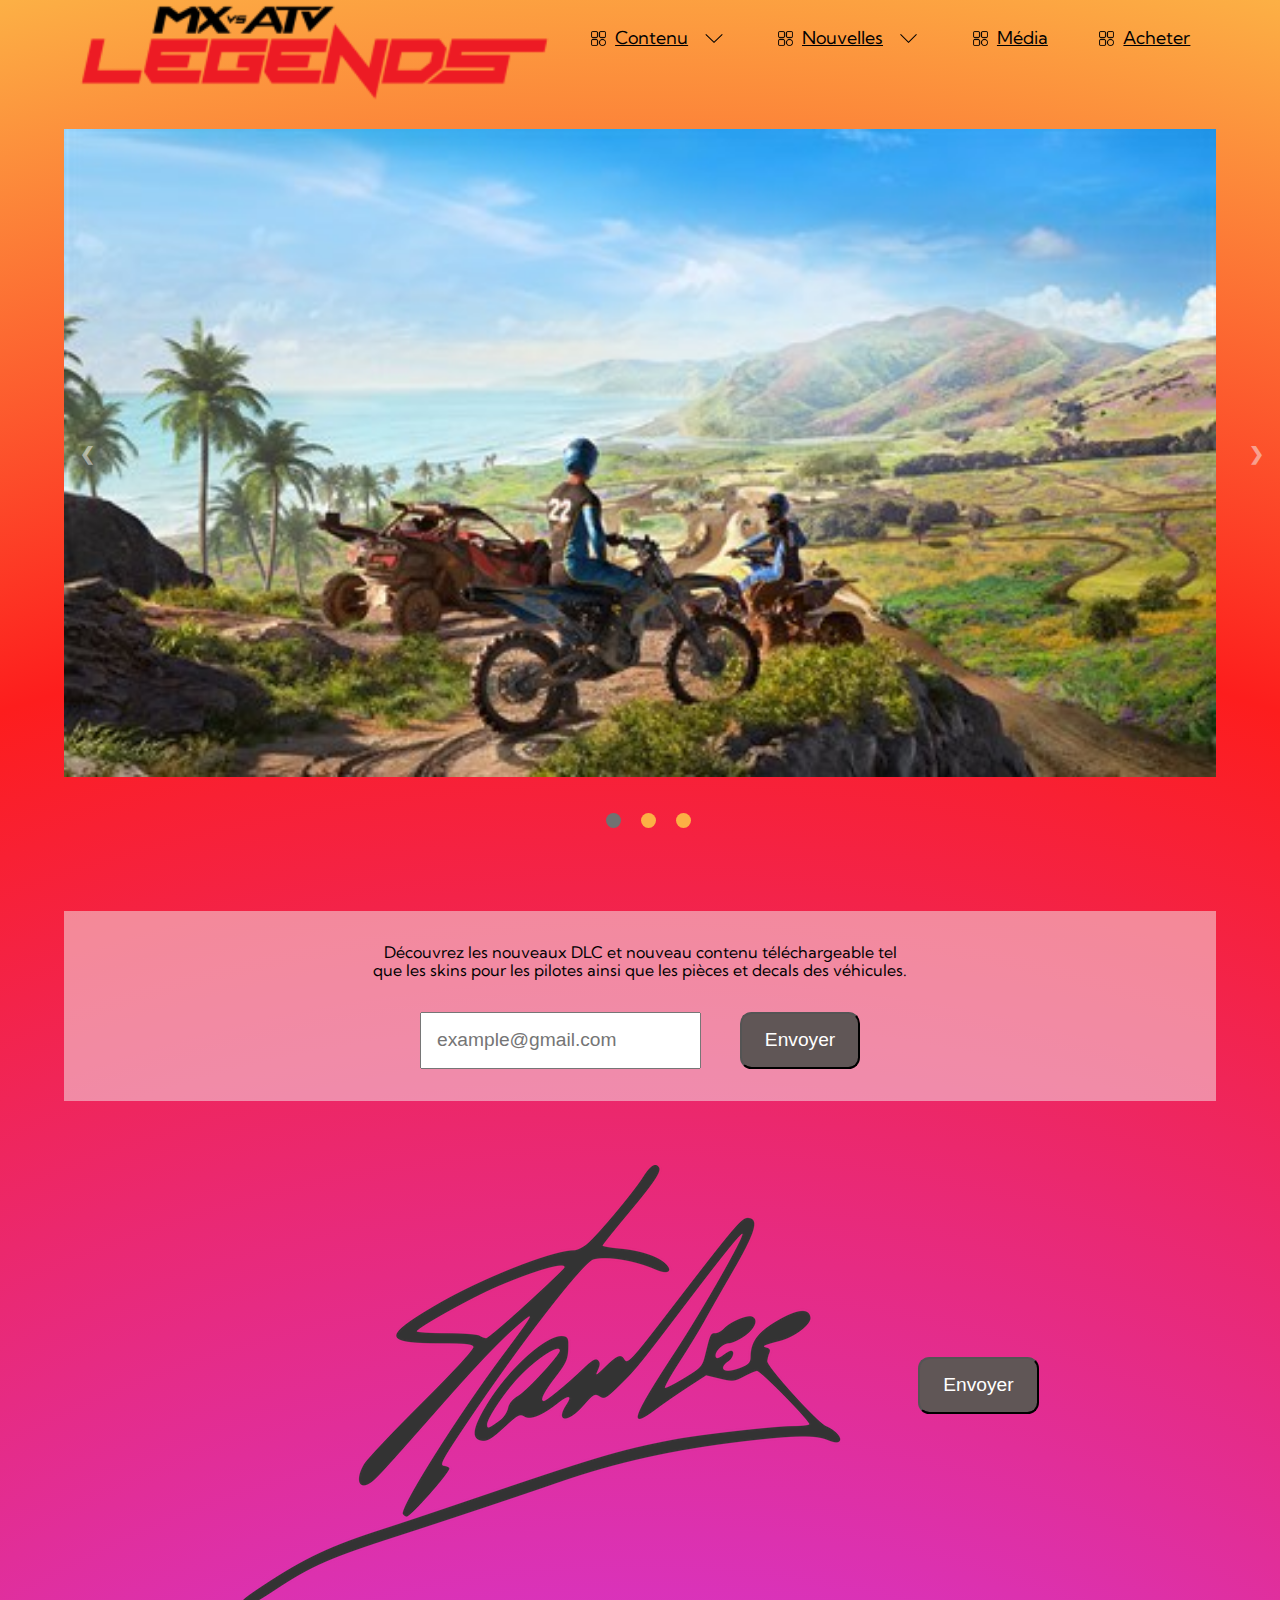
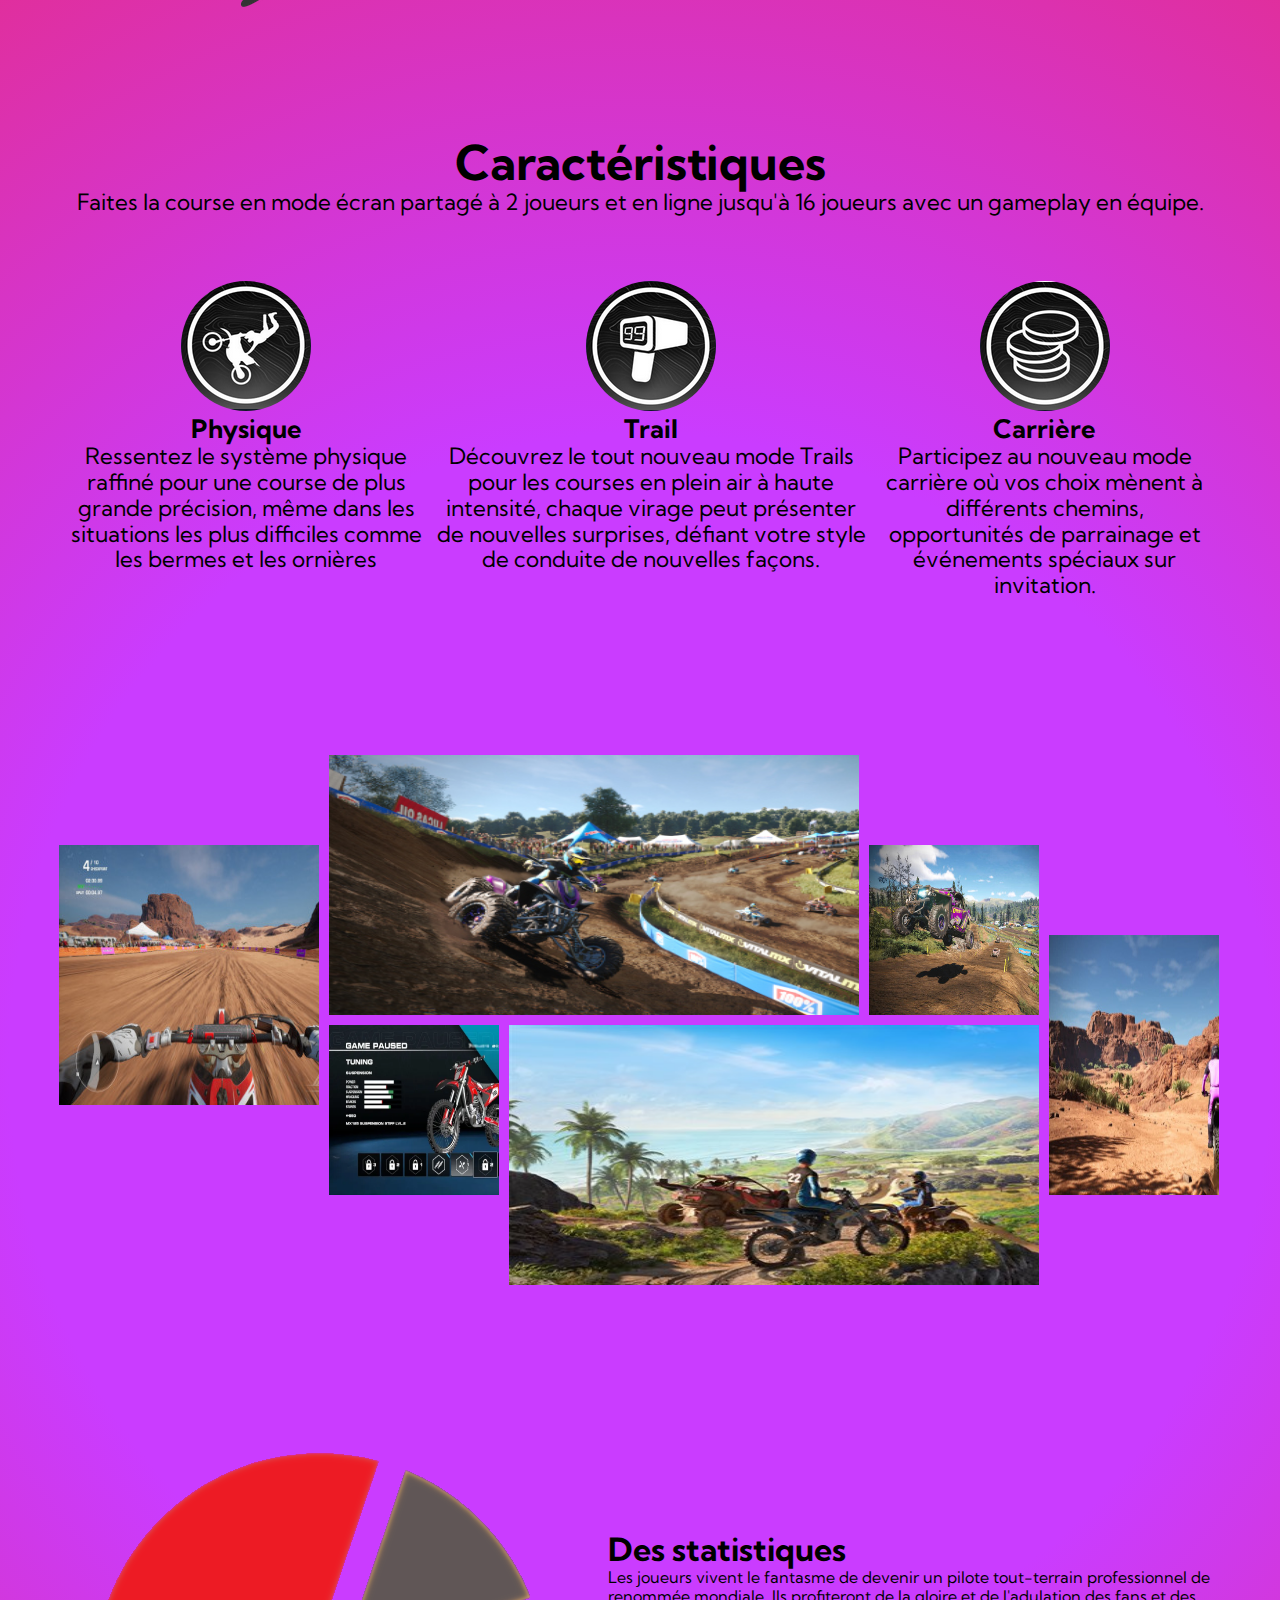
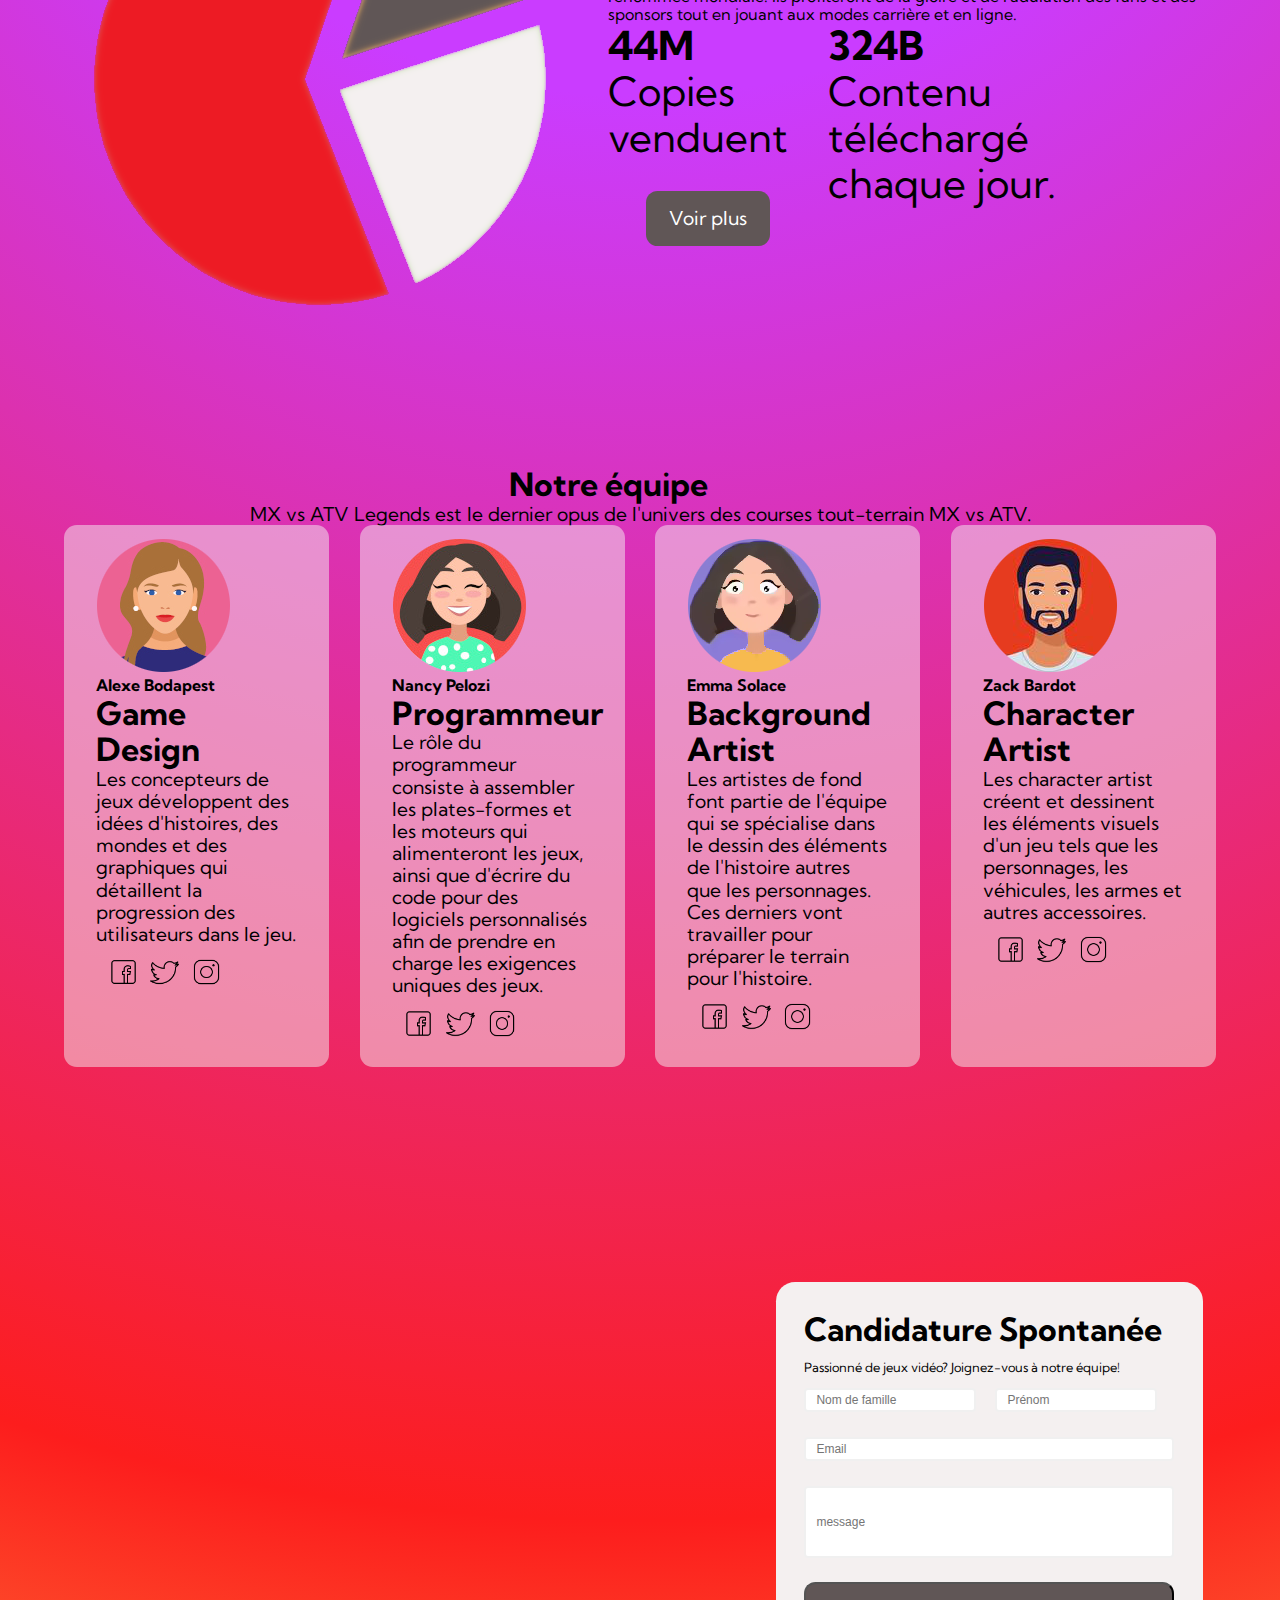
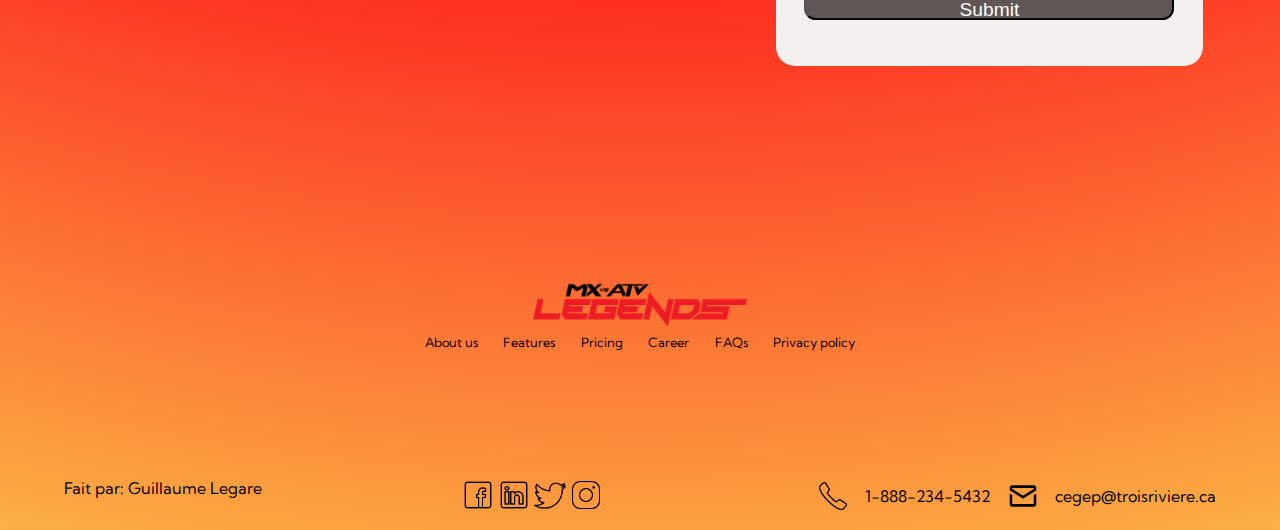
==== commit 3e96b7d1: "2nd attempt validate" ====
--- a/index.html
+++ b/index.html
@@ -229,27 +229,39 @@
       <div class="map">
         <iframe src="https://www.google.com/maps/embed?pb=!1m18!1m12!1m3!1d348934.58105959295!2d-73.54642529199155!3d46.90170722741776!2m3!1f0!2f0!3f0!3m2!1i1024!2i768!4f13.1!3m3!1m2!1s0x4cc42d22e3ef7e4f%3A0xd1f9b3092e6c7df6!2sRivi%C3%A8re%20Matawin!5e0!3m2!1sfr!2sca!4v1685286962474!5m2!1sfr!2sca" width="600" height="450" style="border:0;" allowfullscreen="" loading="lazy" referrerpolicy="no-referrer-when-downgrade"></iframe>
         <div class="map__form">
-          <form id="job" action="confirmation.html" onsubmit="return validateForm()">
+          
+          <form action="confirmation.html" method="post" onsubmit="return validateForm()" novalidate>
+            
             <h6>Candidature Spontanée</h6>
+            
             <p>Passionné de jeux vidéo? Joignez-vous à notre équipe!</p>
+            
             <div class="name">
+              
               <div class="input-control">
-                <label for="nom"></label>
-                <input class="midWidth margin--right" type="text" id="lname" name="nom" placeholder="Nom de famille">
-              </div>
+                <label for="lastName"></label>
+                <input class="midWidth margin--right" type="text" id="lastName" name="lastName" placeholder="Nom de famille">
+                <div class="errorMessage"></div>
+              </div>
+              
               <div class="input-control">
-                <label for="prenom"></label>
-                <input class="midWidth" type="text" id="fname" name="prenom" placeholder="Prénom">
-              </div>
-            </div>
+                <label for="firstName"></label>
+                <input class="midWidth" type="text" id="firstName" name="firstName" placeholder="Prénom">
+                <div class="errorMessage"></div>
+              </div>
+            </div>
+            
             <div class="input-control">
               <label for="email"></label>
               <input class="margin--top" type="text" id="email" name="email" placeholder="Email">
-            </div>
+              <div class="errorMessage"></div>
+            </div>
+            
             <div class="input-control">
               <label for="message"></label>
               <input class="message margin--top" type="text" id="message" name="message" placeholder="message">
             </div>
+            
             <div class="form__btn">
               <input class="bouton" type="submit" value="Submit">
             </div>
--- a/style/css/style.css
+++ b/style/css/style.css
@@ -5,6 +5,53 @@
   margin-left: 2em;
   font-size: 1.2em;
   color: white;
+}
+
+#form {
+  width: 300px;
+  margin: 20vh auto 0 auto;
+  padding: 20px;
+  background-color: whitesmoke;
+  border-radius: 4px;
+  font-size: 12px;
+}
+
+#form input[type=submit] {
+  padding: 10px;
+  margin-top: 10px;
+  width: 100%;
+  color: white;
+  border: none;
+  border-radius: 4px;
+}
+
+.input-control {
+  display: flex;
+  flex-direction: column;
+}
+.input-control input {
+  border: 2px solid #f0f0f0;
+  border-radius: 4px;
+  display: block;
+  font-size: 12px;
+  padding: 10px;
+}
+.input-control input:focus {
+  outline: 0;
+}
+
+.input-control.success input {
+  border-color: #09c372;
+}
+
+.input-control.error input {
+  border-color: #ff3860;
+}
+
+.input-control .errorMessage {
+  color: #ff3860;
+  font-size: 9px;
+  height: 13px;
 }
 
 * {
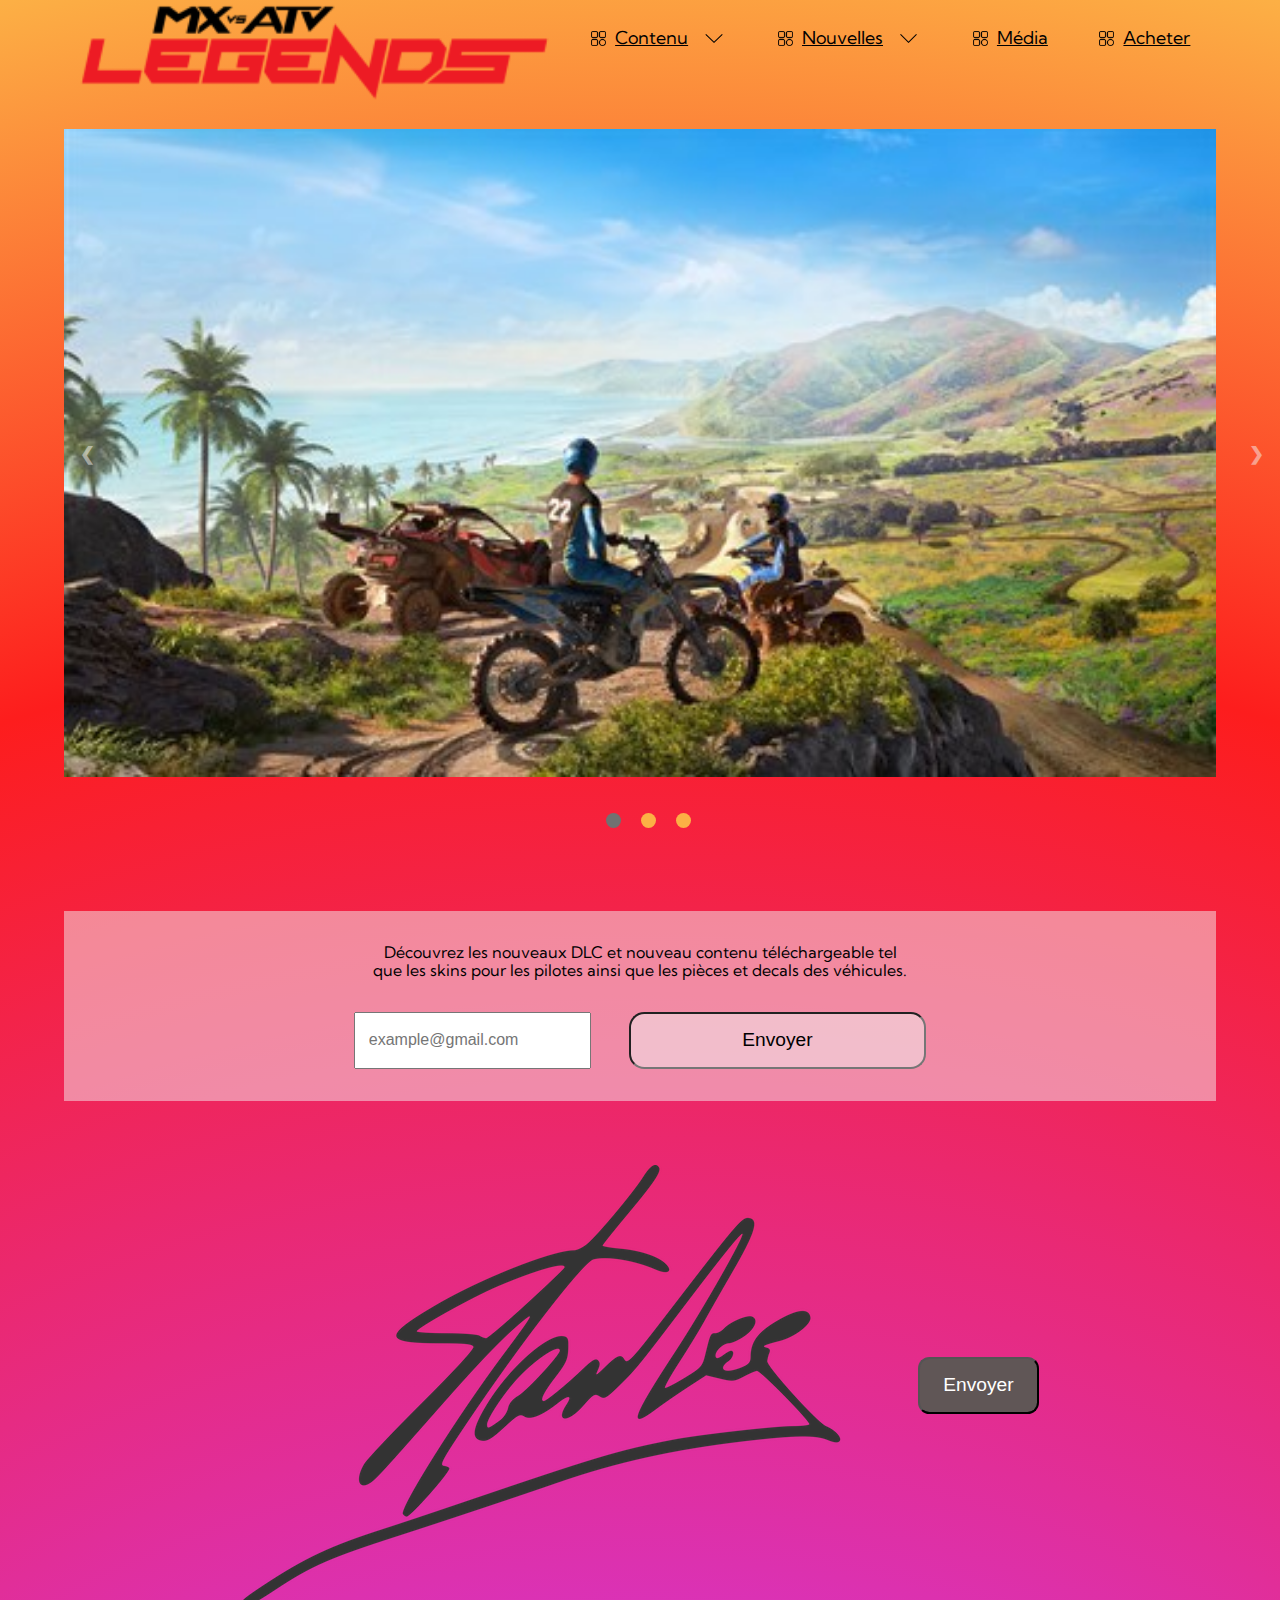
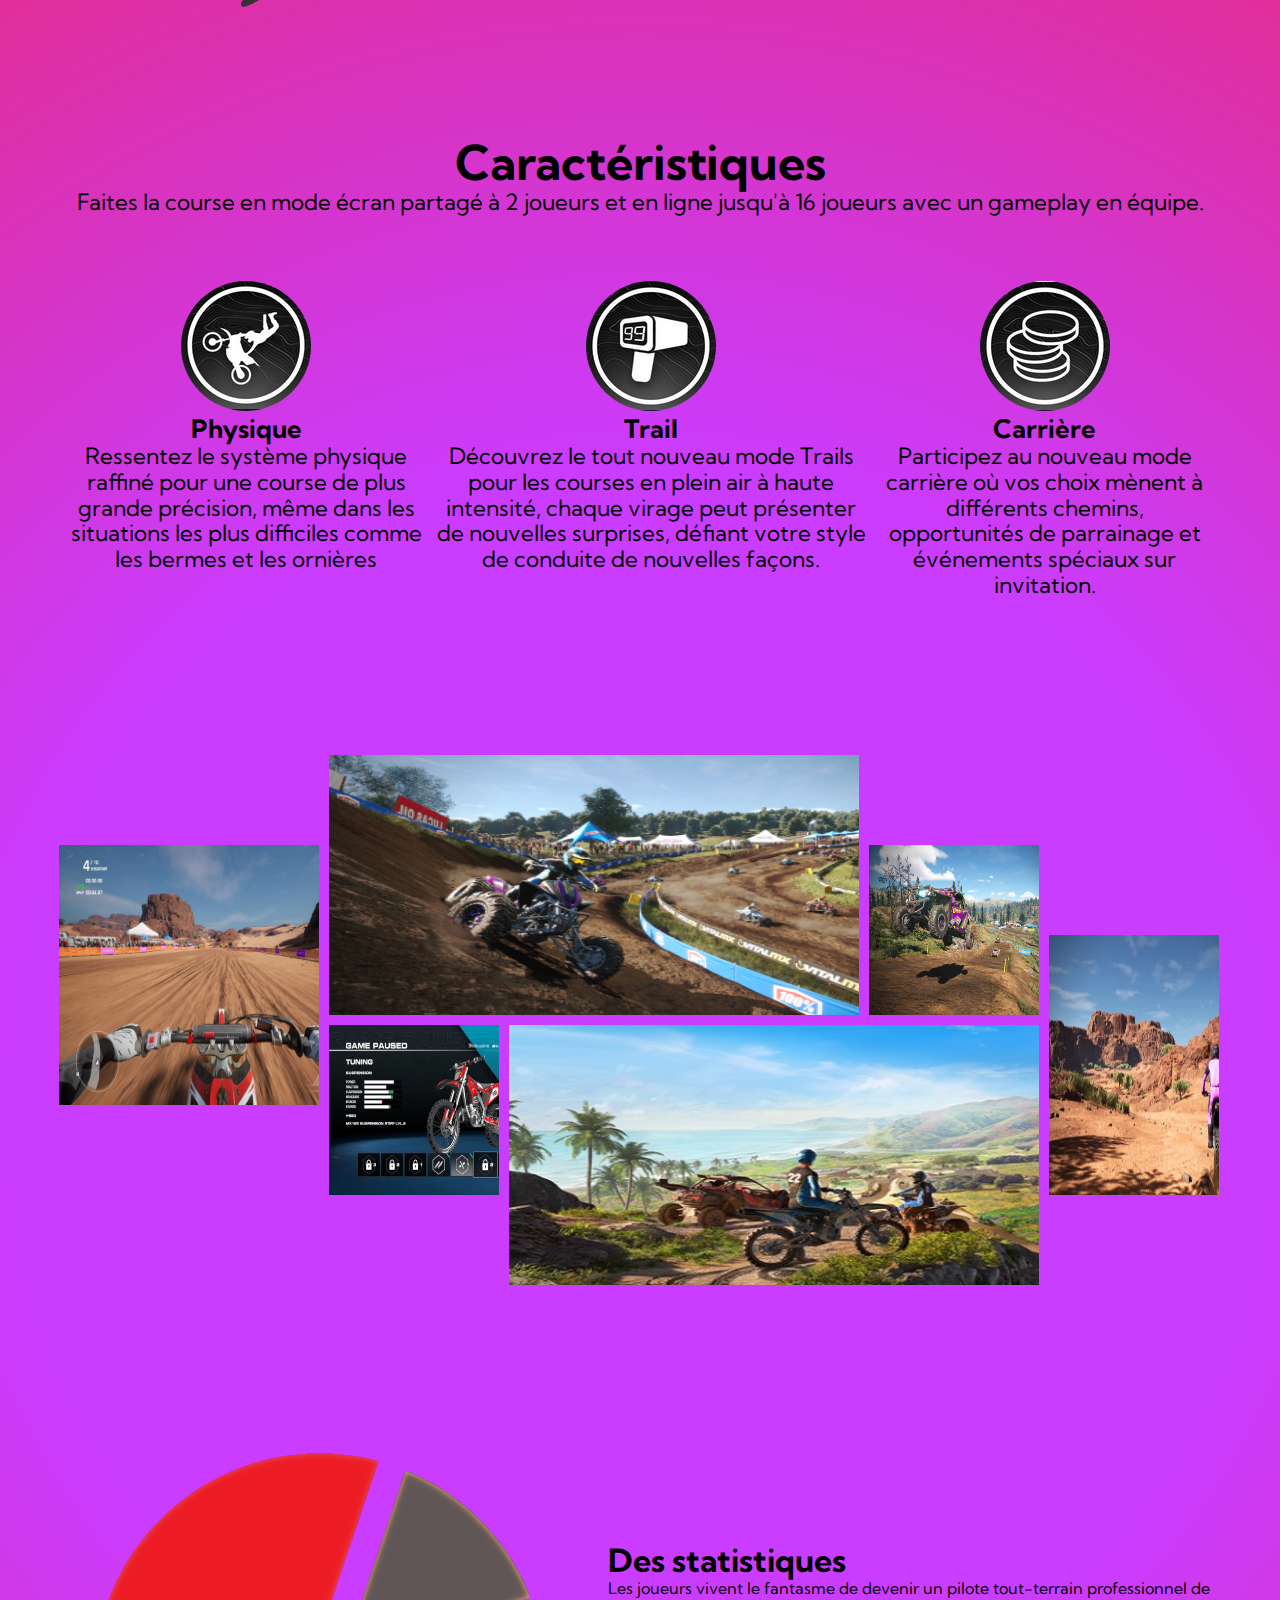
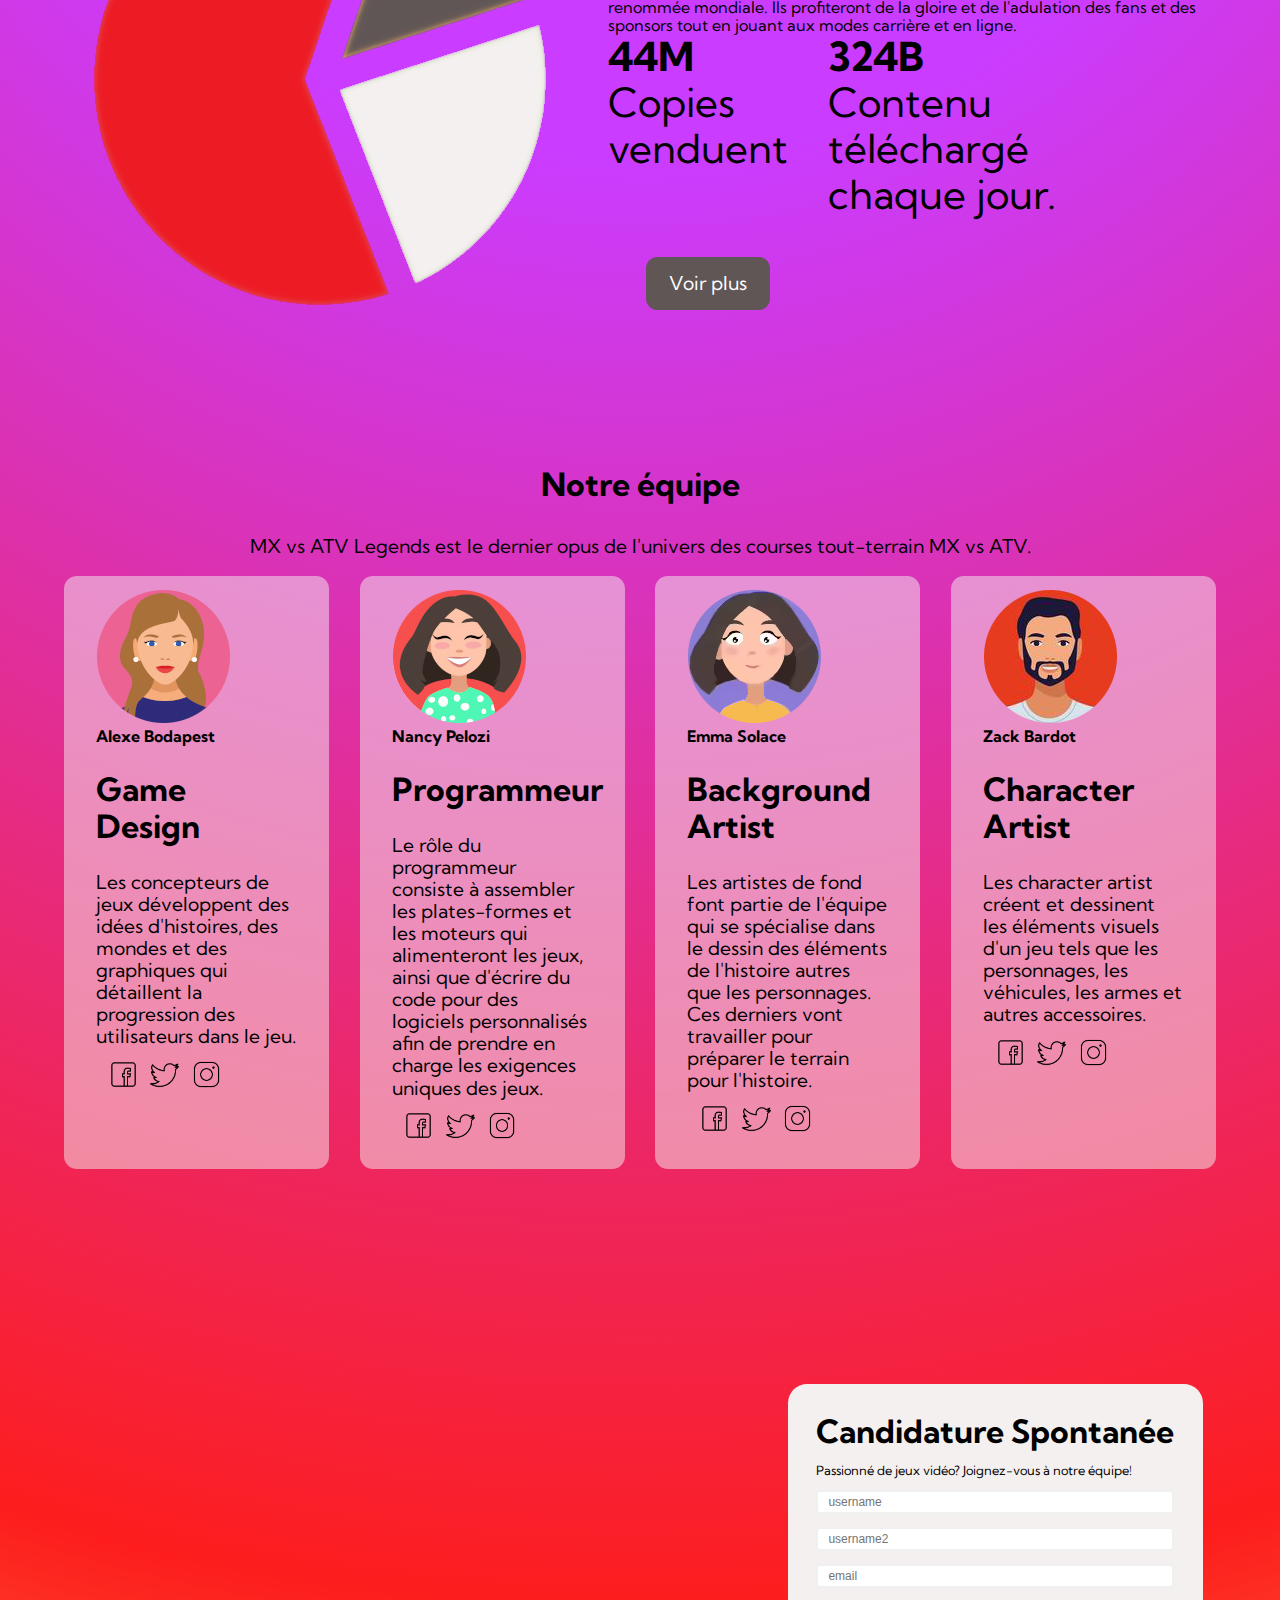
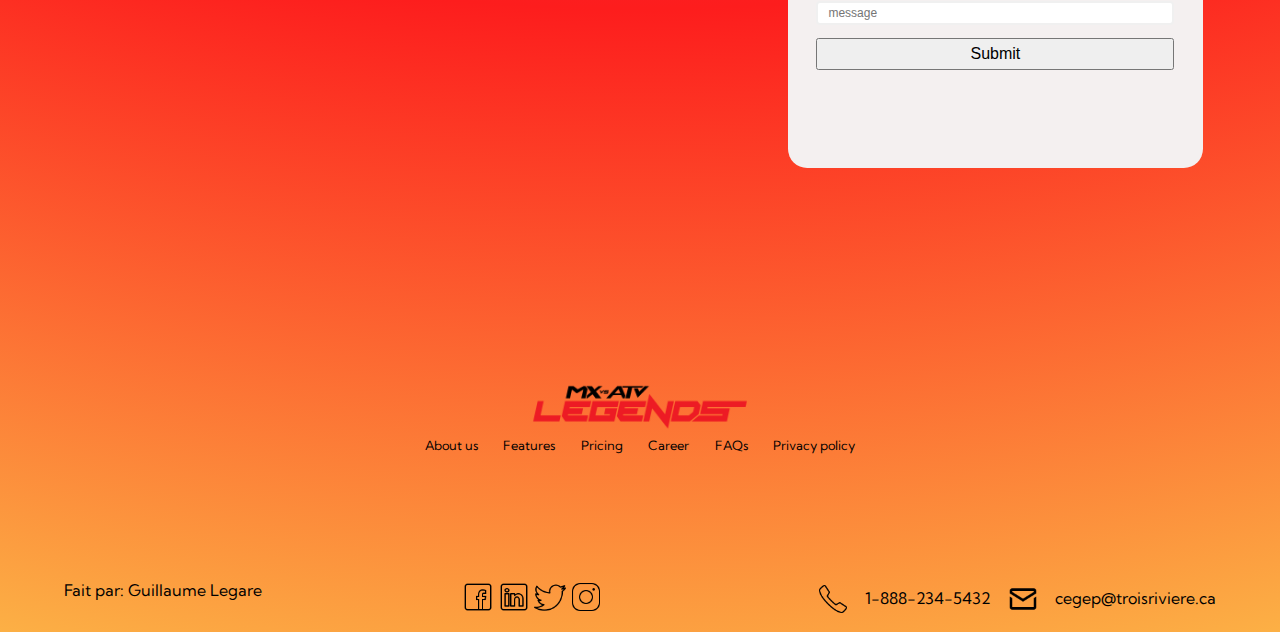
==== commit 96725882: "final touches" ====
--- a/index.html
+++ b/index.html
@@ -57,8 +57,6 @@
         </div>
       </div>  
 
-      
-
       <!-- Next and previous buttons -->
       <a class="prev" onclick="plusSlides(-1)">&#10094;</a>
       <a class="next" onclick="plusSlides(1)">&#10095;</a>
@@ -70,14 +68,14 @@
         <span class="dot" onclick="currentSlide(3)"></span>
       </div>
 
-      <div class="commentaires">
+      <div class="dlc">
         <p>
           Découvrez les nouveaux DLC et nouveau contenu téléchargeable tel que les skins pour les pilotes ainsi que les pièces et decals des véhicules. 
         </p>
-        <form class="commentaires__form" action="confirmation.html">
-          <input class="textInput" type="text" name="email" id="email" placeholder="example@gmail.com">
-          <input class="bouton commentaires__btn" type="submit" value="Envoyer">
-        </form>
+        <div class="dlc__form">
+          <input class="dlc__input" placeholder="example@gmail.com">
+          <input class="bouton commentaires__btn" value="Envoyer">
+        </div>
       </div>
       
       <div class="signature">
@@ -145,7 +143,7 @@
               <p>Contenu téléchargé chaque jour.</p>
             </div>
           </div>
-            <a href="index.html" class="bouton stats__bouton">Voir plus</a>
+          <a href="index.html" class="bouton stats__bouton">Voir plus</a>
         </div>
       </div>
       
@@ -160,10 +158,10 @@
               <img class="card__avatar" src="./img/avatar1.png" alt="avatar">
               <div class="card__header">
                 <h4>Alexe Bodapest</h4>
-                <h5>Game Design</h5>
+                <h6>Game Design</h6>
               </div>
             </div>
-            <p>
+            <p class="card__p">
               Les concepteurs de jeux développent des idées d'histoires, des mondes et des graphiques qui détaillent la progression des utilisateurs dans le jeu.
             </p>
             <div class="card__icons">
@@ -177,10 +175,10 @@
               <img class="card__avatar" src="./img/avatar2.png" alt="avatar">
               <div class="card__header">
                 <h4>Nancy Pelozi</h4>
-                <h5>Programmeur</h5>
+                <h6>Programmeur</h6>
               </div>
             </div>
-            <p>
+            <p class="card__p">
               Le rôle du programmeur consiste à assembler les plates-formes et les moteurs qui alimenteront les jeux, ainsi que d'écrire du code pour des logiciels personnalisés afin de prendre en charge les exigences uniques des jeux.
             </p>
             <div class="card__icons">
@@ -194,10 +192,10 @@
               <img class="card__avatar" src="./img/avatar3.png" alt="avatar">
               <div class="card__header"> 
                 <h4>Emma Solace</h4>
-                <h5>Background Artist</h5>
+                <h6>Background Artist</h6>
               </div>
             </div>
-            <p>
+            <p class="card__p">
               Les artistes de fond font partie de l'équipe qui se spécialise dans le dessin des éléments de l'histoire autres que les personnages. Ces derniers vont travailler pour préparer le terrain pour l'histoire.
             </p>
             <div class="card__icons">
@@ -211,10 +209,10 @@
               <img class="card__avatar" src="./img/avatar4.png" alt="avatar">
               <div class="card__header">
                 <h4>Zack Bardot</h4>
-                <h5>Character Artist</h5>
+                <h6>Character Artist</h6>
               </div>
             </div>
-            <p>
+            <p class="card__p">
               Les character artist créent et dessinent les éléments visuels d'un jeu tels que les personnages, les véhicules, les armes et autres accessoires.
             </p>
             <div class="card__icons">
@@ -229,43 +227,40 @@
       <div class="map">
         <iframe src="https://www.google.com/maps/embed?pb=!1m18!1m12!1m3!1d348934.58105959295!2d-73.54642529199155!3d46.90170722741776!2m3!1f0!2f0!3f0!3m2!1i1024!2i768!4f13.1!3m3!1m2!1s0x4cc42d22e3ef7e4f%3A0xd1f9b3092e6c7df6!2sRivi%C3%A8re%20Matawin!5e0!3m2!1sfr!2sca!4v1685286962474!5m2!1sfr!2sca" width="600" height="450" style="border:0;" allowfullscreen="" loading="lazy" referrerpolicy="no-referrer-when-downgrade"></iframe>
         <div class="map__form">
+          <h6>Candidature Spontanée</h6>
+            
+          <p>Passionné de jeux vidéo? Joignez-vous à notre équipe!</p>
           
-          <form action="confirmation.html" method="post" onsubmit="return validateForm()" novalidate>
-            
-            <h6>Candidature Spontanée</h6>
-            
-            <p>Passionné de jeux vidéo? Joignez-vous à notre équipe!</p>
-            
-            <div class="name">
-              
-              <div class="input-control">
-                <label for="lastName"></label>
-                <input class="midWidth margin--right" type="text" id="lastName" name="lastName" placeholder="Nom de famille">
-                <div class="errorMessage"></div>
-              </div>
-              
-              <div class="input-control">
-                <label for="firstName"></label>
-                <input class="midWidth" type="text" id="firstName" name="firstName" placeholder="Prénom">
-                <div class="errorMessage"></div>
-              </div>
-            </div>
-            
+          <form id="form" action="/" method="post" onsubmit="return validateForm()">
+
+            <div class="input-control">
+              <label for="username"></label>
+              <input id="username" name="username" type="text" placeholder="username">
+              <div class="errorMessage"></div>
+            </div>
+          
+            <div class="input-control">
+              <label for="username2"></label>
+              <input id="username2" name="username2" type="text" placeholder="username2">
+              <div class="errorMessage"></div>
+            </div>
+      
             <div class="input-control">
               <label for="email"></label>
-              <input class="margin--top" type="text" id="email" name="email" placeholder="Email">
+              <input id="email" name="email" type="text" placeholder="email">
               <div class="errorMessage"></div>
             </div>
-            
+  
             <div class="input-control">
               <label for="message"></label>
-              <input class="message margin--top" type="text" id="message" name="message" placeholder="message">
-            </div>
-            
-            <div class="form__btn">
-              <input class="bouton" type="submit" value="Submit">
-            </div>
-          </form> 
+              <input id="message" name="message" type="text" placeholder="message">
+              <div class="errorMessage"></div>
+            </div>
+          
+            <input class="button" type="submit" value="Submit">
+
+          </form>
+
         </div>
       </div>
   
@@ -299,7 +294,7 @@
         <img class="icons" src="./img/phone.png" alt="phone">
         <a href="tel:1-888-234-5432">1-888-234-5432</a>
         <img class="icons" src="./img/mail.png" alt="email">
-        <a href="mailto: cegep@troisriviere.ca">cegep@troisriviere.ca</a>
+        <a href="mailto:cegep@troisriviere.ca">cegep@troisriviere.ca</a>
       </div>
     </footer>
     
--- a/style/css/style.css
+++ b/style/css/style.css
@@ -7,28 +7,11 @@
   color: white;
 }
 
-#form {
-  width: 300px;
-  margin: 20vh auto 0 auto;
-  padding: 20px;
-  background-color: whitesmoke;
-  border-radius: 4px;
-  font-size: 12px;
-}
-
-#form input[type=submit] {
-  padding: 10px;
-  margin-top: 10px;
-  width: 100%;
-  color: white;
-  border: none;
-  border-radius: 4px;
-}
-
 .input-control {
   display: flex;
   flex-direction: column;
 }
+
 .input-control input {
   border: 2px solid #f0f0f0;
   border-radius: 4px;
@@ -36,6 +19,7 @@
   font-size: 12px;
   padding: 10px;
 }
+
 .input-control input:focus {
   outline: 0;
 }
@@ -185,22 +169,31 @@
     opacity: 1;
   }
 }
-.commentaires {
+.dlc {
   background-color: rgba(244, 240, 240, 0.5);
   margin-top: 4em;
   margin-bottom: 4em;
   padding: 2em;
 }
-.commentaires p {
+.dlc p {
   margin-left: auto;
   margin-right: auto;
   margin-bottom: 2em;
   width: 50%;
   text-align: center;
 }
-.commentaires form {
+.dlc .dlc__form {
   display: flex;
   justify-content: center;
+}
+.dlc .dlc__input {
+  padding: 0.8em;
+}
+.dlc .bouton, .dlc .signature .signature__btn, .signature .dlc .signature__btn {
+  background-color: rgba(244, 240, 240, 0.5);
+  border-radius: 0.8em;
+  color: #000000;
+  text-align: center;
 }
 
 .textInput {
@@ -302,8 +295,9 @@
   font-size: 2.5em;
   margin-right: 1em;
 }
-.stats-section .stats-bouton {
-  margin-top: 4em;
+.stats-section .stats__bouton {
+  position: absolute;
+  margin-top: 2em;
 }
 .stats-section .bouton, .stats-section .signature .signature__btn, .signature .stats-section .signature__btn {
   text-decoration: none;
@@ -316,12 +310,11 @@
 }
 .team-section h5 {
   font-size: 2em;
-  margin: 0;
-  padding-right: 2em;
-  margin-bottom: 0;
+  margin: 1em;
 }
 .team-section p {
   font-size: 1.2em;
+  margin: 1em;
 }
 .team-section .team {
   display: flex;
@@ -331,6 +324,11 @@
 .team-section .team .icon {
   width: 1.8em;
   margin-right: 0.8em;
+}
+.team-section .team h6 {
+  font-size: 2em;
+  margin-top: 0.8em;
+  margin-bottom: 0.8em;
 }
 .team-section .team .team__card {
   flex-direction: column;
@@ -338,6 +336,9 @@
   width: 23%;
   padding: 0.8em 2em 0.8em 2em;
   border-radius: 0.8em;
+}
+.team-section .team .team__card .card__p {
+  margin: 0;
 }
 .team-section .team .team__card .card__icons {
   display: flex;
@@ -645,6 +646,9 @@
     margin-top: 2em;
     margin-left: 2em;
   }
+  body .stats-section .stats__bouton {
+    margin-bottom: 3em;
+  }
   body .team-section {
     display: flex;
     flex-direction: column;
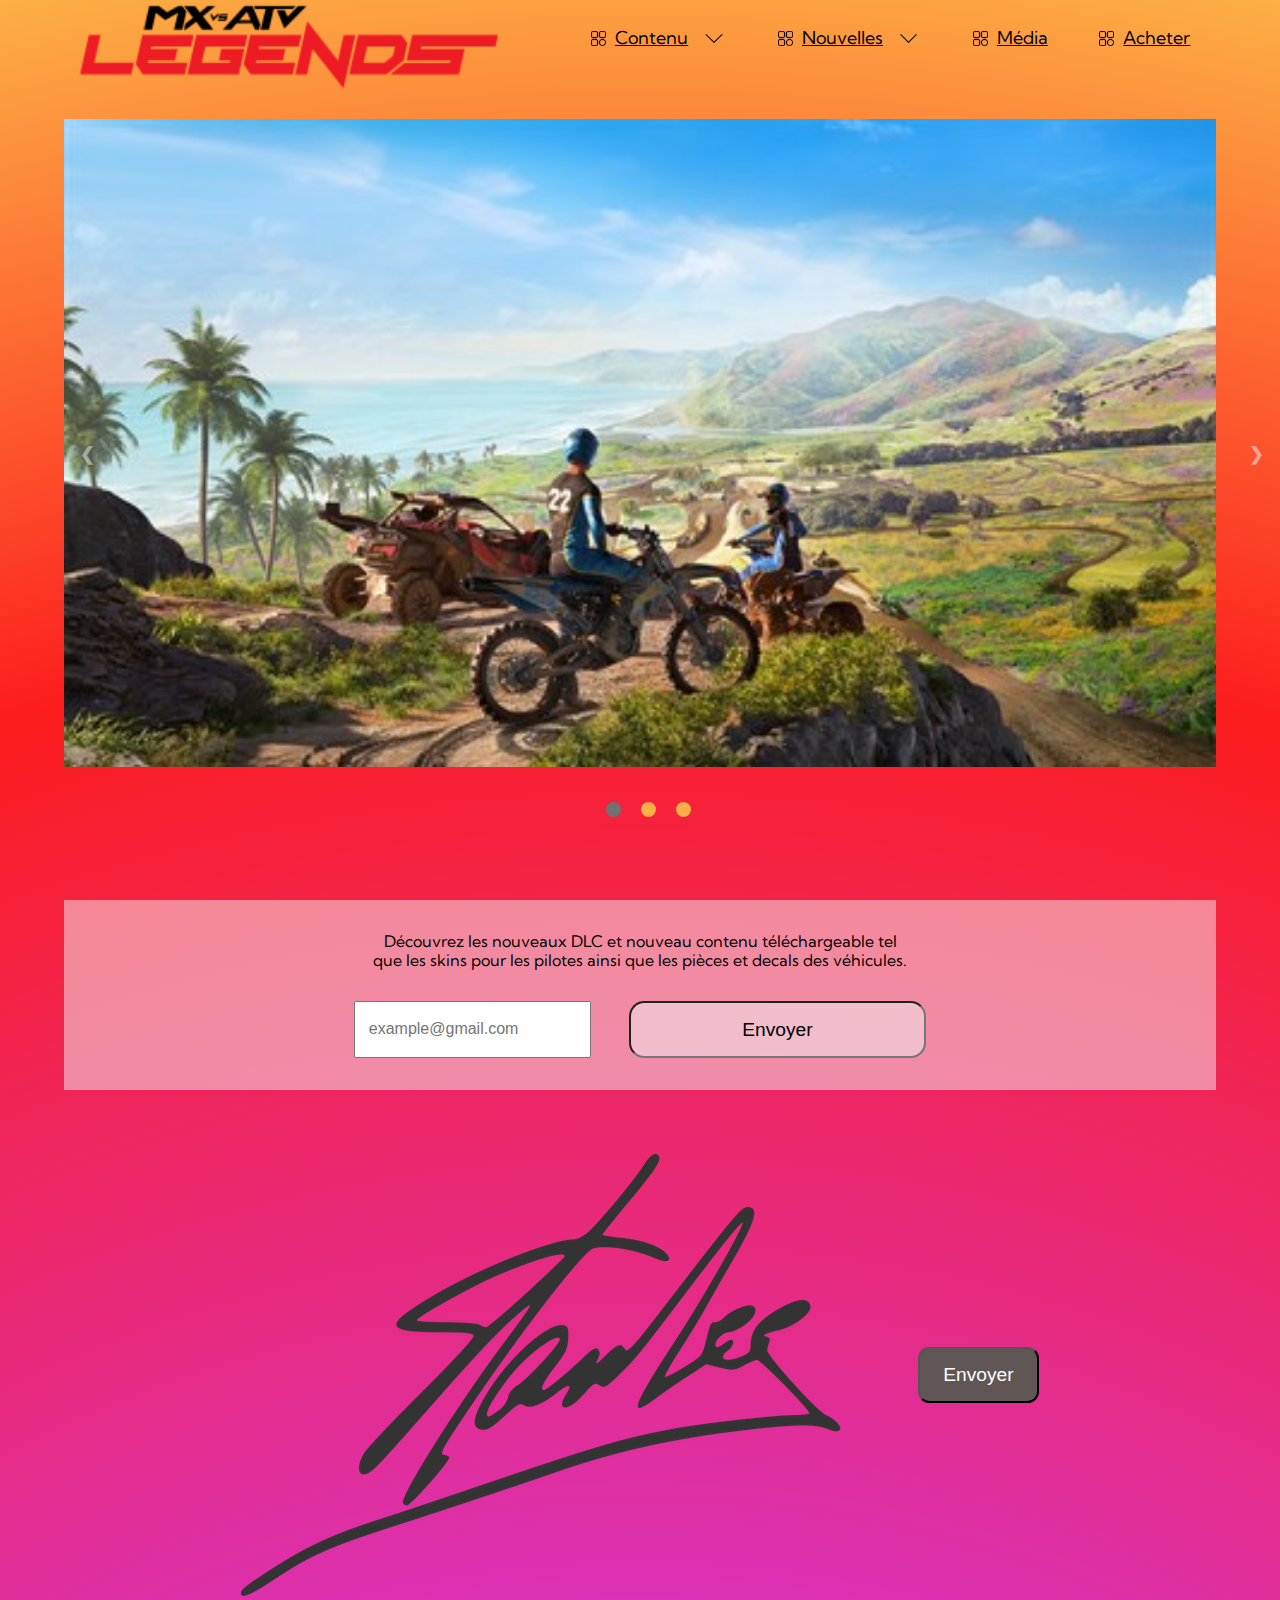
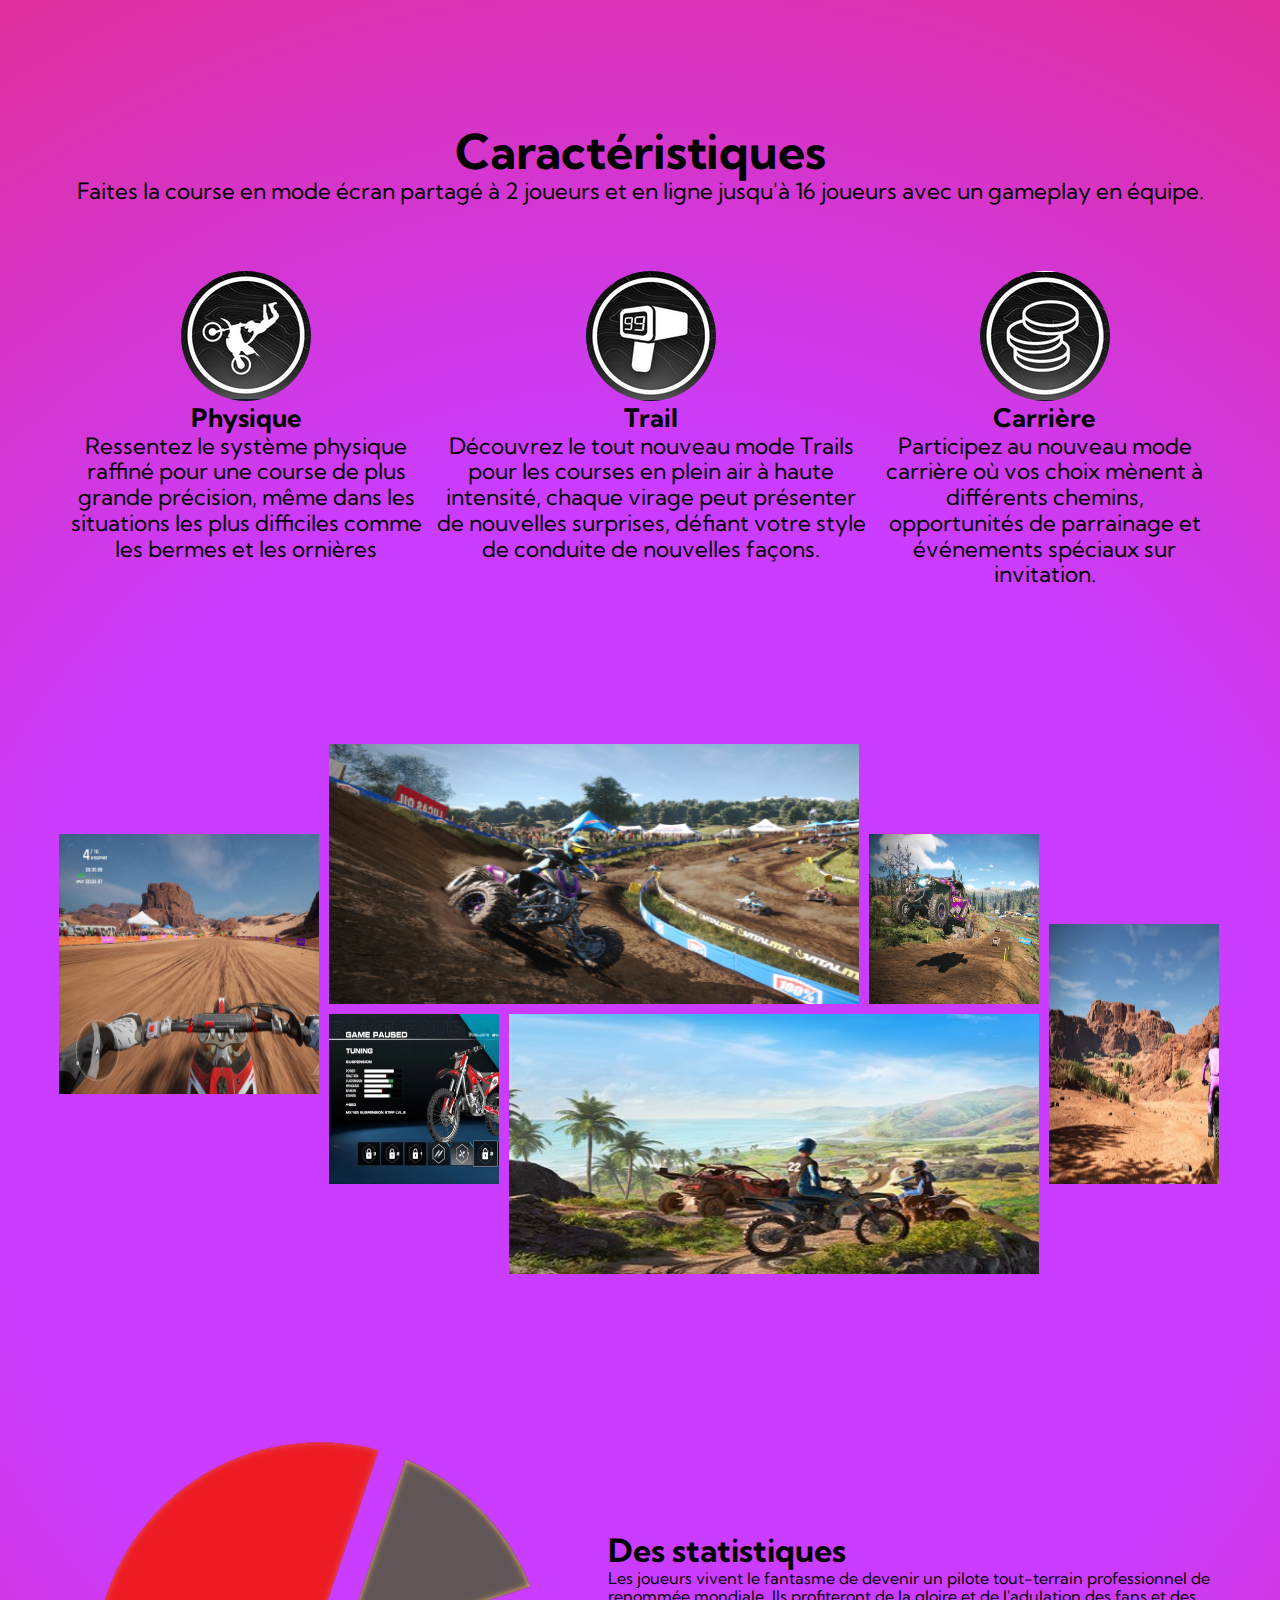
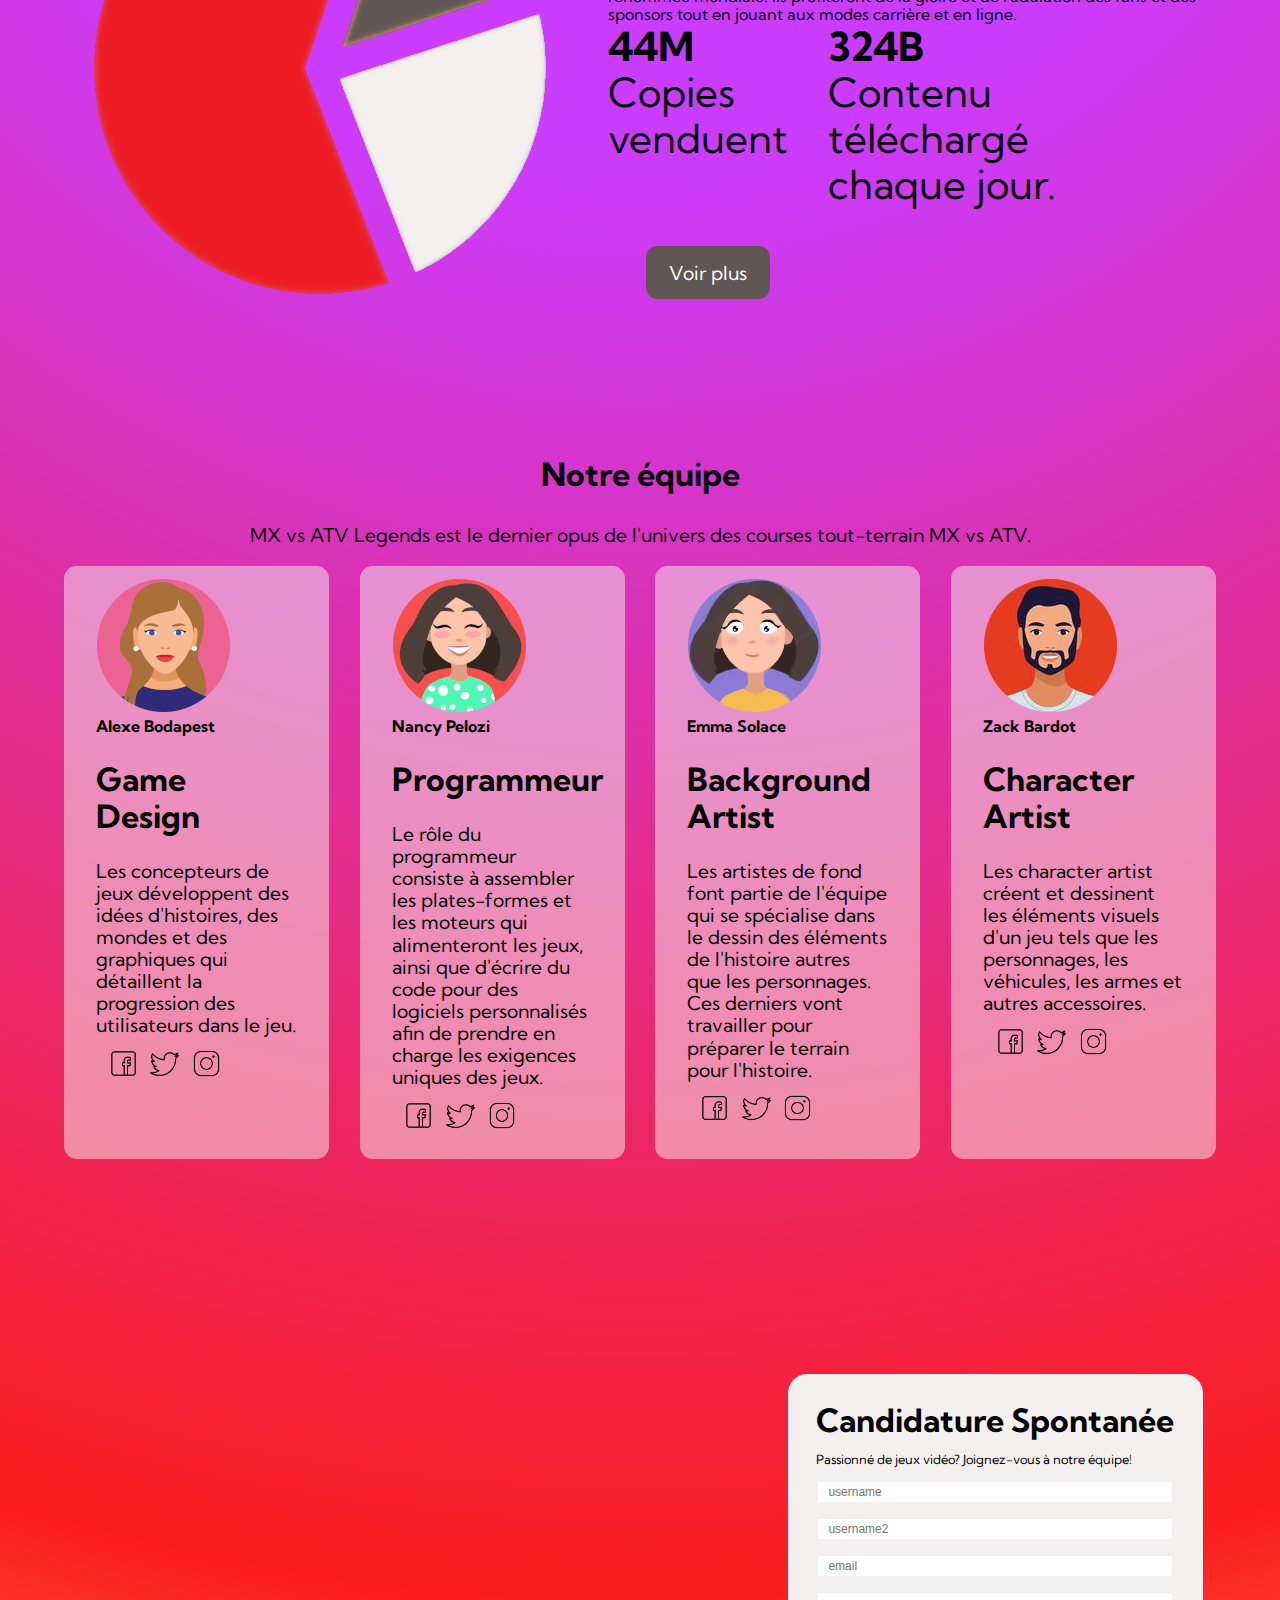
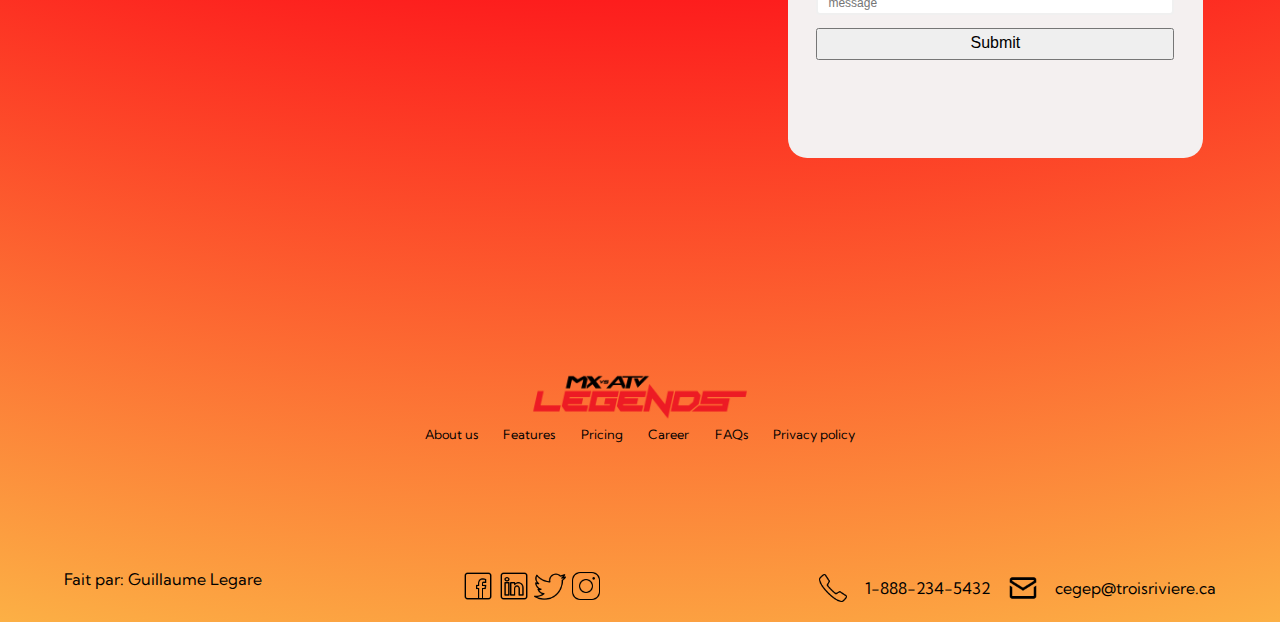
==== commit 174a4247: "add button install" ====
--- a/index.html
+++ b/index.html
@@ -4,12 +4,28 @@
   <meta charset="UTF-8">
   <meta http-equiv="X-UA-Compatible" content="IE=edge">
   <meta name="viewport" content="width=device-width, initial-scale=1.0, shrink-to-fit=no">
+  <meta name="description" content="A sample videogame app">
+  <meta name="theme-color" content="#605656"/>
   <link rel="stylesheet" href="./style/css/style.css">
   <link rel="stylesheet" href="./style/css/normalize.css">
   <link rel="preconnect" href="https://fonts.googleapis.com">
   <link rel="preconnect" href="https://fonts.gstatic.com" crossorigin>
   <link href="https://fonts.googleapis.com/css2?family=Kumbh+Sans:wght@400;700&display=swap" rel="stylesheet">
-  <script src="script.js" defer></script>
+  <link rel="manifest" href="manifest.json">
+  <script src="script.js" defer></script> 
+  <script src="service-worker.js" defer></script>
+  <script src="js/install.js"></script>
+  <script>
+    // Register service worker.
+      if ('serviceWorker' in navigator) {
+        window.addEventListener('load', () => {
+          navigator.serviceWorker.register('service-worker.js')
+            .then((reg) => {
+              console.log('Service worker registered.', reg);
+            });
+        });
+      }
+  </script>
   <title>TP1</title>
 </head>
 
@@ -19,6 +35,11 @@
       <img class="logo" src="./img/mx-logo.png" alt="Logo">
       <nav class="menu__navbar">
         <ol>
+          <li>
+            <button class="nav-link px-lg-4 px-2" id="butInstall" aria-label="Install" hidden>
+              Installer la PWA
+            </button>
+          </li>
           <li>
             <img class="menu__icon" src="./img/menu.png" alt="menu">
             <a href="index.html">Contenu</a>
